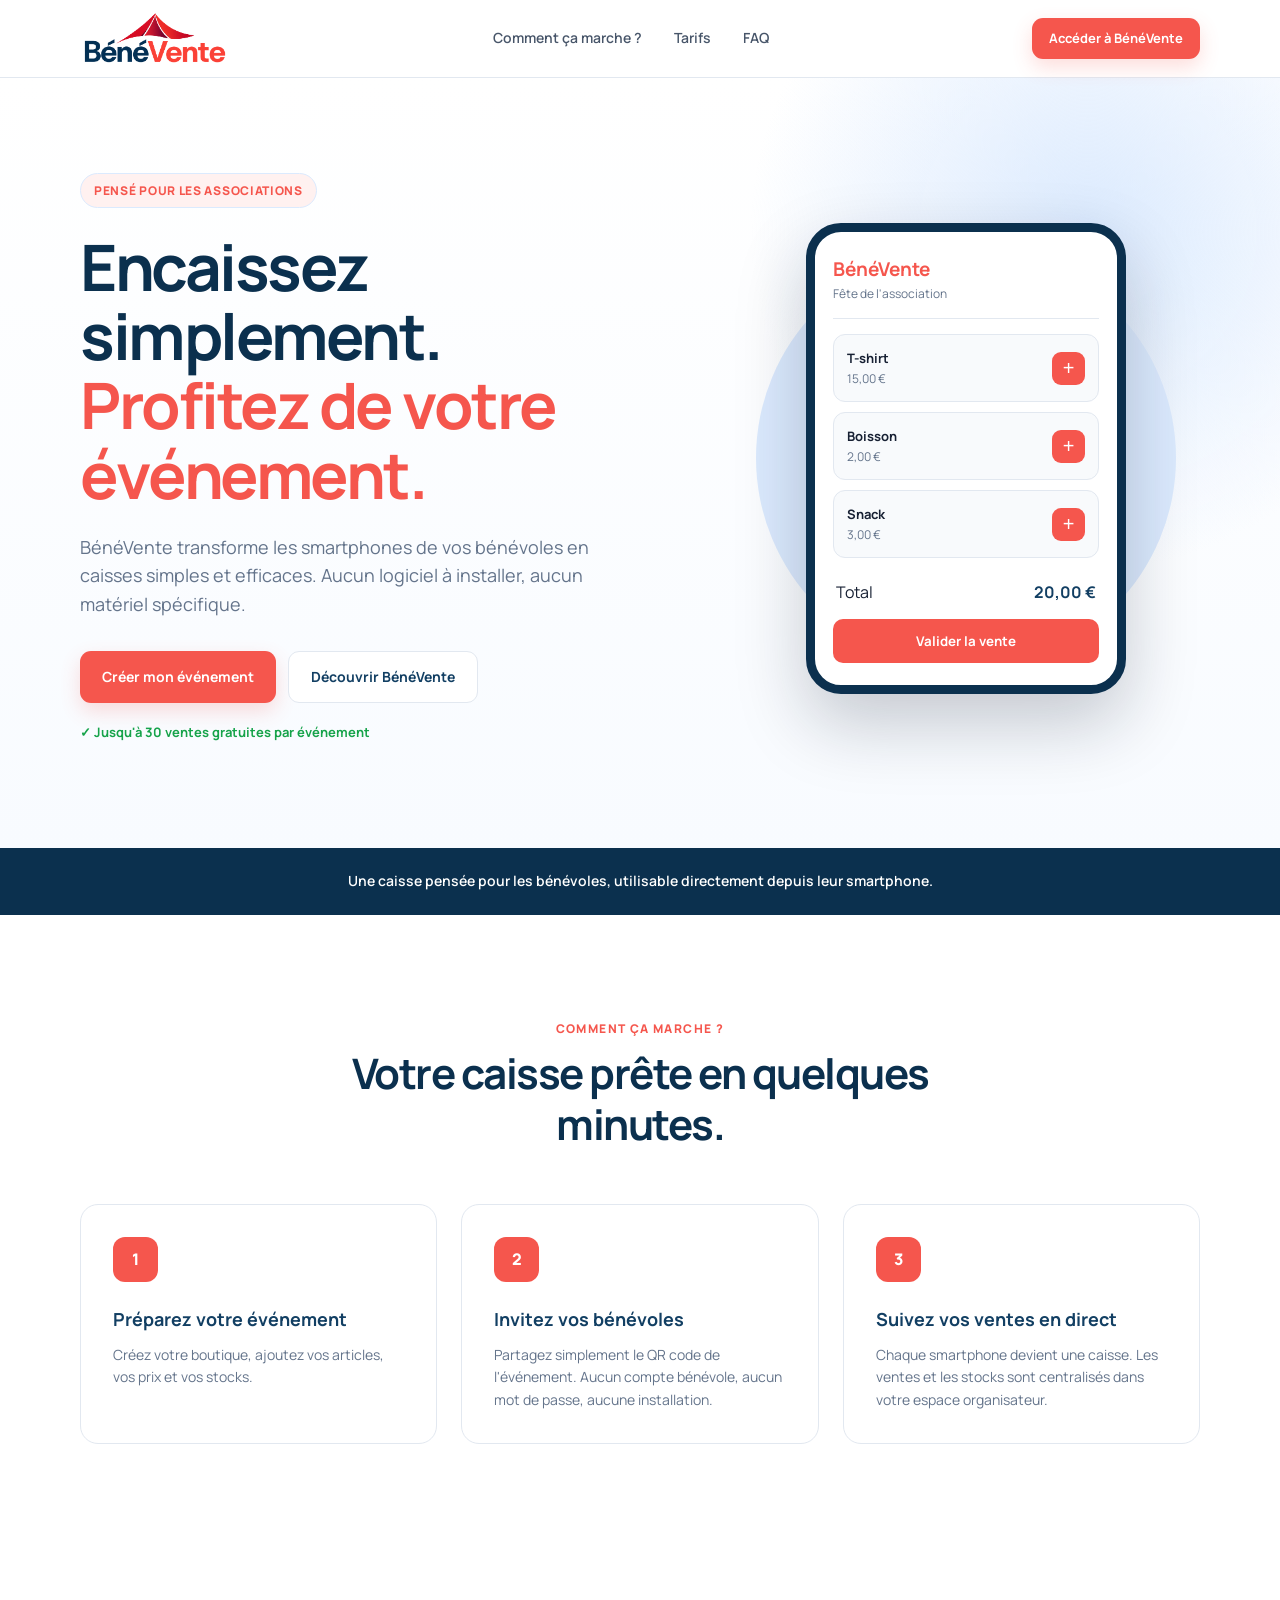
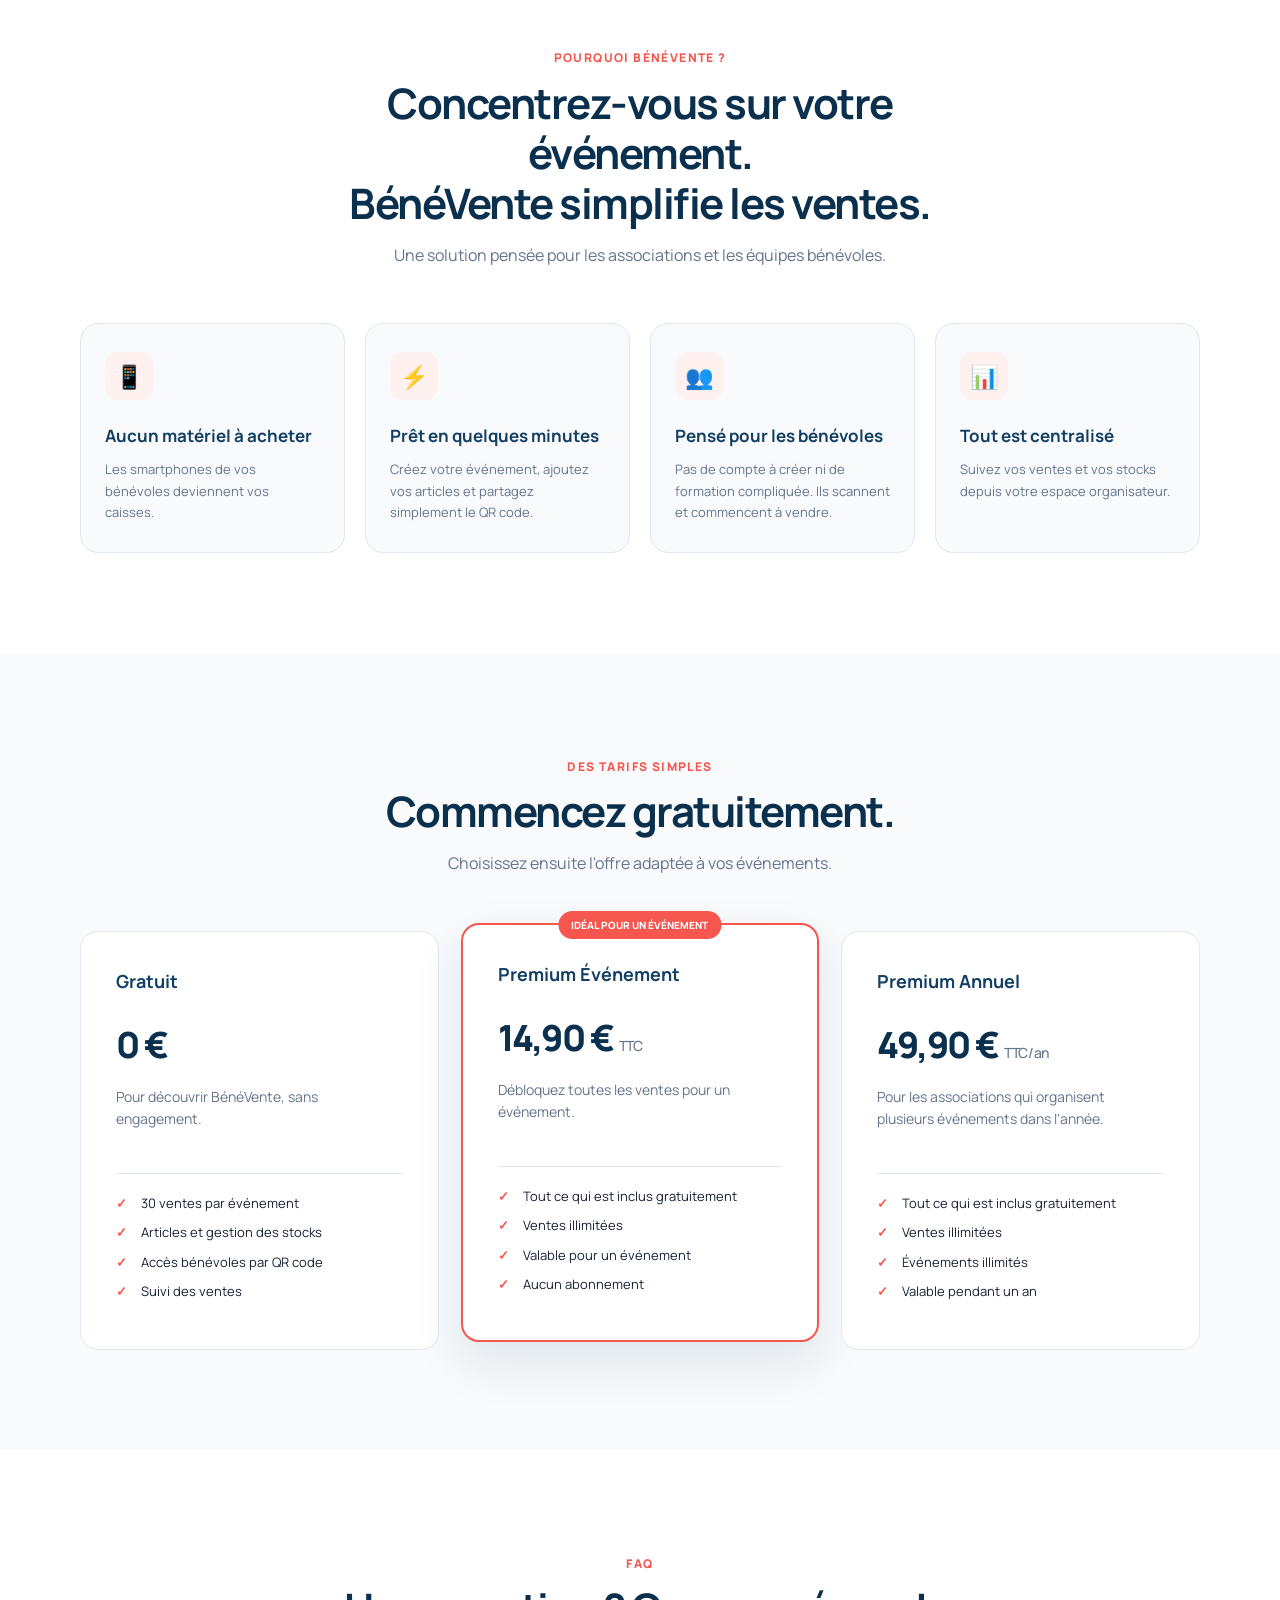
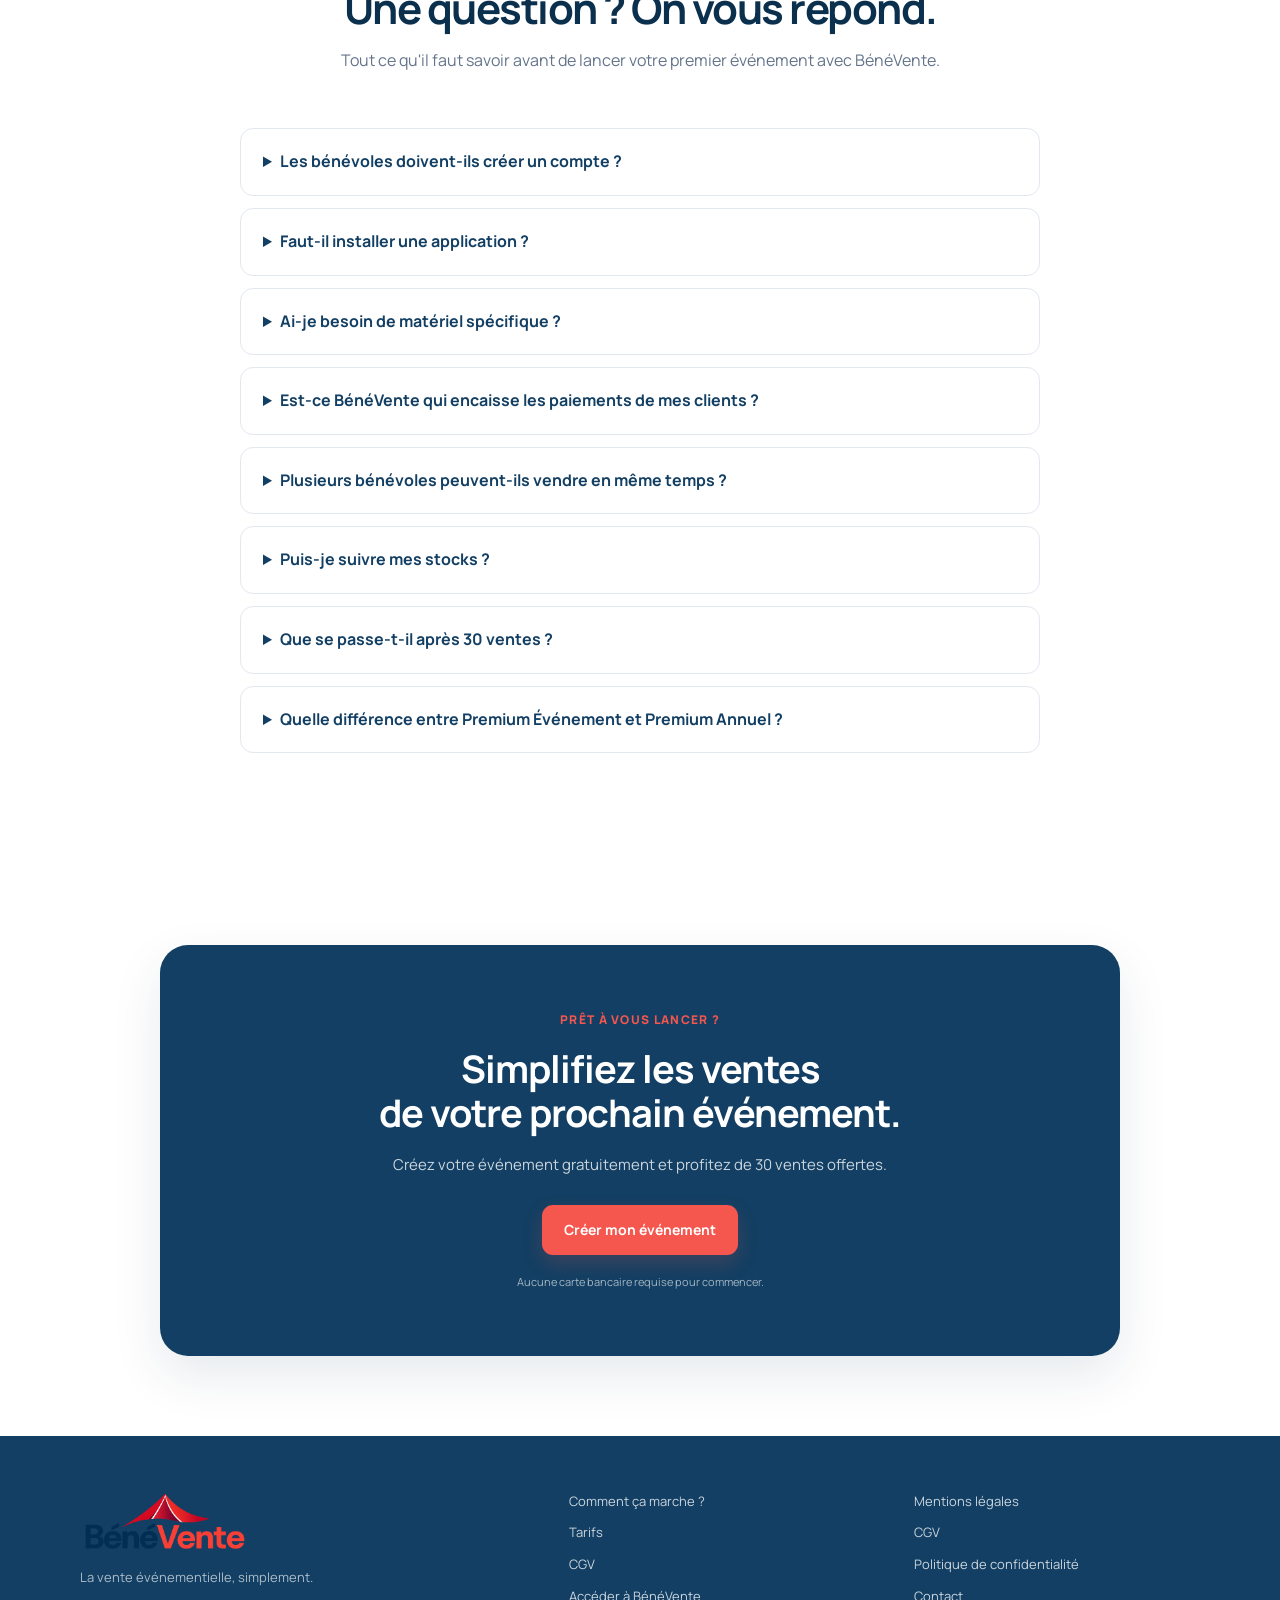
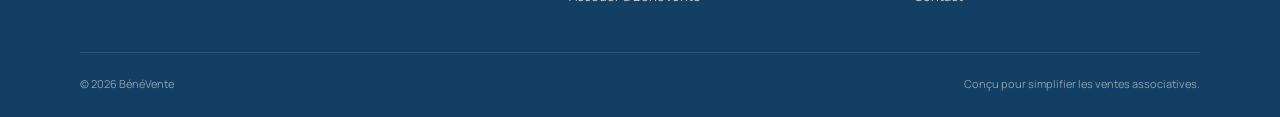
==== index.html @ f270441d "Update index.html" ====
<!DOCTYPE html>
<html lang="fr">
<head>
    <meta charset="UTF-8">
    <meta name="viewport" content="width=device-width, initial-scale=1.0">

    <title>BénéVente — La caisse simple pour vos événements</title>
   <link rel="icon" type="image/png" href="benevente-favicon.png">

    <meta
        name="description"
        content="BénéVente transforme les smartphones de vos bénévoles en caisses simples pour vos événements associatifs."
    >

    <link rel="preconnect" href="https://fonts.googleapis.com">
    <link rel="preconnect" href="https://fonts.gstatic.com" crossorigin>

    <link
        href="https://fonts.googleapis.com/css2?family=Manrope:wght@400;500;600;700;800&display=swap"
        rel="stylesheet"
    >

    <link rel="stylesheet" href="style.css">
</head>

<body>

    <header class="navbar">
        <div class="container nav-content">

            <a href="#" class="logo">
                <img src="benevente-logo-footer.png" alt="BénéVente">
            </a>

            <nav>
                <a href="#fonctionnement">Comment ça marche ?</a>
                <a href="#tarifs">Tarifs</a>
                <a href="#faq">FAQ</a>
            </nav>

            <a href="#" class="button button-small">
                Accéder à BénéVente
            </a>

        </div>
    </header>


    <main>

        <section class="hero">

            <div class="container hero-content">

                <div class="hero-text">

                    <div class="badge">
                        Pensé pour les associations
                    </div>

                    <h1>
                        Encaissez simplement.<br>
                        <span>Profitez de votre événement.</span>
                    </h1>

                    <p class="hero-description">
                        BénéVente transforme les smartphones de vos bénévoles
                        en caisses simples et efficaces.
                        Aucun logiciel à installer, aucun matériel spécifique.
                    </p>

                    <div class="hero-buttons">

                        <a href="#" class="button">
                            Créer mon événement
                        </a>

                        <a href="#fonctionnement" class="button button-secondary">
                            Découvrir BénéVente
                        </a>

                    </div>

                    <p class="free-info">
                        ✓ Jusqu'à 30 ventes gratuites par événement
                    </p>

                </div>


                <div class="hero-demo">

                    <div class="phone">

                        <div class="phone-header">
                            <strong>BénéVente</strong>
                            <span>Fête de l'association</span>
                        </div>

                        <div class="product">
                            <div>
                                <strong>T-shirt</strong>
                                <span>15,00 €</span>
                            </div>
                            <button>+</button>
                        </div>

                        <div class="product">
                            <div>
                                <strong>Boisson</strong>
                                <span>2,00 €</span>
                            </div>
                            <button>+</button>
                        </div>

                        <div class="product">
                            <div>
                                <strong>Snack</strong>
                                <span>3,00 €</span>
                            </div>
                            <button>+</button>
                        </div>

                        <div class="total">
                            <span>Total</span>
                                <strong>20,00 €</strong>
                        </div>

                        <button class="validate">
                            Valider la vente
                        </button>

                    </div>

                </div>

            </div>

        </section>


        <section class="trust">
            <div class="container">
                <p>
                    Une caisse pensée pour les bénévoles,
                    utilisable directement depuis leur smartphone.
                </p>
            </div>
        </section>


        <section id="fonctionnement" class="section">

            <div class="container">

                <div class="section-title">
                    <span>COMMENT ÇA MARCHE ?</span>
                    <h2>Votre caisse prête en quelques minutes.</h2>
                </div>

                <div class="steps">

                    <article class="step">
                        <div class="step-number">1</div>
                        <h3>Préparez votre événement</h3>
                        <p>
                            Créez votre boutique, ajoutez vos articles,
                            vos prix et vos stocks.
                        </p>
                    </article>
                    
                    <article class="step">
                        <div class="step-number">2</div>
                        <h3>Invitez vos bénévoles</h3>
                        <p>
                            Partagez simplement le QR code de l'événement.
                            Aucun compte bénévole, aucun mot de passe,
                            aucune installation.
                        </p>
                    </article>
                    
                    <article class="step">
                        <div class="step-number">3</div>
                        <h3>Suivez vos ventes en direct</h3>
                        <p>
                            Chaque smartphone devient une caisse.
                            Les ventes et les stocks sont centralisés
                            dans votre espace organisateur.
                        </p>
                    </article>

                </div>

            </div>

        </section>

        <section class="section benefits-section">

            <div class="container">
        
                <div class="section-title">
                    <span>POURQUOI BÉNÉVENTE ?</span>
                    <h2>Concentrez-vous sur votre événement.<br>BénéVente simplifie les ventes.</h2>
                    <p>
                        Une solution pensée pour les associations
                        et les équipes bénévoles.
                    </p>
                </div>
        
                <div class="benefits">
        
                    <article class="benefit">
                        <div class="benefit-icon">📱</div>
                        <h3>Aucun matériel à acheter</h3>
                        <p>
                            Les smartphones de vos bénévoles
                            deviennent vos caisses.
                        </p>
                    </article>
        
                    <article class="benefit">
                        <div class="benefit-icon">⚡</div>
                        <h3>Prêt en quelques minutes</h3>
                        <p>
                            Créez votre événement, ajoutez vos articles
                            et partagez simplement le QR code.
                        </p>
                    </article>
        
                    <article class="benefit">
                        <div class="benefit-icon">👥</div>
                        <h3>Pensé pour les bénévoles</h3>
                        <p>
                            Pas de compte à créer ni de formation compliquée.
                            Ils scannent et commencent à vendre.
                        </p>
                    </article>
        
                    <article class="benefit">
                        <div class="benefit-icon">📊</div>
                        <h3>Tout est centralisé</h3>
                        <p>
                            Suivez vos ventes et vos stocks
                            depuis votre espace organisateur.
                        </p>
                    </article>
        
                </div>
        
            </div>
        
        </section>

        <section id="tarifs" class="section pricing-section">

            <div class="container">

                <div class="section-title">
                    <span>DES TARIFS SIMPLES</span>
                    <h2>Commencez gratuitement.</h2>
                    <p>
                        Choisissez ensuite l'offre adaptée à vos événements.
                    </p>
                </div>

                <div class="pricing">
                
                    <article class="price-card">
                        <h3>Gratuit</h3>
                
                        <div class="price">
                            0 €
                        </div>
                
                            <p>
                                Pour découvrir BénéVente,
                                sans engagement.
                            </p>
                
                        <ul class="features">
                            <li>30 ventes par événement</li>
                            <li>Articles et gestion des stocks</li>
                            <li>Accès bénévoles par QR code</li>
                            <li>Suivi des ventes</li>
                        </ul>
                    </article>
                
                
                    <article class="price-card featured">
                
                        <div class="popular">
                            IDÉAL POUR UN ÉVÉNEMENT
                        </div>
                
                        <h3>Premium Événement</h3>
                
                        <div class="price">
                            14,90 € <small>TTC</small>
                        </div>
                
                        <p>
                            Débloquez toutes les ventes
                            pour un événement.
                        </p>
                
                        <ul class="features">
                            <li>Tout ce qui est inclus gratuitement</li>
                            <li>Ventes illimitées</li>
                            <li>Valable pour un événement</li>
                            <li>Aucun abonnement</li>
                        </ul>
                
                    </article>
                
                
                    <article class="price-card">
                
                        <h3>Premium Annuel</h3>
                
                        <div class="price">
                            49,90 € <small>TTC / an</small>
                        </div>
                
                        <p>
                            Pour les associations qui organisent
                            plusieurs événements dans l'année.
                        </p>
                
                        <ul class="features">
                            <li>Tout ce qui est inclus gratuitement</li>
                            <li>Ventes illimitées</li>
                            <li>Événements illimités</li>
                            <li>Valable pendant un an</li>
                        </ul>
                
                    </article>
                
                </div>

            </div>

        </section>


        <section id="faq" class="section">

            <div class="container small-container">
        
                <div class="section-title">
                    <span>FAQ</span>
                    <h2>Une question ? On vous répond.</h2>
                    <p>
                        Tout ce qu'il faut savoir avant de lancer
                        votre premier événement avec BénéVente.
                    </p>
                </div>
        
                <details>
                    <summary>Les bénévoles doivent-ils créer un compte ?</summary>
                    <p>
                        Non. L'organisateur partage simplement le QR code
                        de l'événement. Les bénévoles accèdent directement
                        à la caisse depuis leur smartphone.
                    </p>
                </details>
        
                <details>
                    <summary>Faut-il installer une application ?</summary>
                    <p>
                        Non. BénéVente fonctionne directement depuis
                        le navigateur internet d'un smartphone,
                        d'une tablette ou d'un ordinateur.
                    </p>
                </details>
        
                <details>
                    <summary>Ai-je besoin de matériel spécifique ?</summary>
                    <p>
                        Non. Un smartphone connecté à Internet suffit
                        pour utiliser la caisse BénéVente.
                    </p>
                </details>
        
                <details>
                    <summary>Est-ce BénéVente qui encaisse les paiements de mes clients ?</summary>
                    <p>
                        Non. BénéVente sert à enregistrer et suivre vos ventes.
                        Les paiements restent encaissés directement par votre
                        association avec ses propres moyens de paiement.
                    </p>
                </details>
        
                <details>
                    <summary>Plusieurs bénévoles peuvent-ils vendre en même temps ?</summary>
                    <p>
                        Oui. Plusieurs bénévoles peuvent utiliser simultanément
                        la caisse de votre événement depuis leurs propres
                        smartphones.
                    </p>
                </details>
        
                <details>
                    <summary>Puis-je suivre mes stocks ?</summary>
                    <p>
                        Oui. Les ventes sont centralisées et les stocks
                        de vos articles sont mis à jour au fur et à mesure.
                    </p>
                </details>
        
                <details>
                    <summary>Que se passe-t-il après 30 ventes ?</summary>
                    <p>
                        Les 30 premières ventes de chaque événement sont gratuites.
                        Pour continuer à enregistrer des ventes, vous pouvez
                        débloquer l'événement avec Premium Événement ou utiliser
                        Premium Annuel.
                    </p>
                </details>
        
                <details>
                    <summary>Quelle différence entre Premium Événement et Premium Annuel ?</summary>
                    <p>
                        Premium Événement débloque les ventes illimitées pour
                        un seul événement, sans abonnement. Premium Annuel permet
                        de bénéficier des ventes illimitées sur tous vos événements
                        pendant un an.
                    </p>
                </details>
        
            </div>
        
        </section>

        <section class="final-cta">
            <div class="container">
        
                <div class="final-cta-box">
                    <span>PRÊT À VOUS LANCER ?</span>
        
                    <h2>
                        Simplifiez les ventes<br>
                        de votre prochain événement.
                    </h2>
        
                    <p>
                        Créez votre événement gratuitement
                        et profitez de 30 ventes offertes.
                    </p>
        
                    <a href="https://benevente.streamlit.app/" class="button final-cta-button">
                        Créer mon événement
                    </a>
        
                    <small>
                        Aucune carte bancaire requise pour commencer.
                    </small>
                </div>
        
            </div>
        </section>

    </main>


    <footer class="footer">
        <div class="container">
    
            <div class="footer-main">
    
                <div class="footer-brand">
                    <img src="benevente-logo-footer.png" alt="BénéVente">
    
                    <p>
                        La vente événementielle, simplement.
                    </p>
                </div>
    
                <div class="footer-links">
                    <a href="#fonctionnement">Comment ça marche ?</a>
                    <a href="#tarifs">Tarifs</a>
                    <a href="cgv.html">CGV</a>
                    <a href="https://benevente.streamlit.app/">Accéder à BénéVente</a>
                </div>
    
                <div class="footer-links footer-legal">
                   <a href="mentions-legales.html">Mentions légales</a>
                    <a href="#">CGV</a>
                    <a href="#">Politique de confidentialité</a>
                    <a href="#">Contact</a>
                </div>
    
            </div>
    
            <div class="footer-bottom">
                <span>© 2026 BénéVente</span>
                <span>Conçu pour simplifier les ventes associatives.</span>
            </div>
    
        </div>
    </footer>

</body>
</html>
---- style.css ----
/* =========================================================
   BÉNÉVENTE — SITE VITRINE
   ========================================================= */

:root {
    /* Identité BénéVente */
    --navy: #123f63;
    --navy-dark: #0b304e;
    --coral: #f5564d;
    --coral-dark: #df403f;
    --coral-light: #fff1f0;

    /* Interface */
    --blue: var(--coral);
    --blue-light: var(--coral-light);
    --green: #16a34a;
    --background: #f8fafc;
    --white: #ffffff;
    --text: #172033;
    --text-light: #64748b;
    --border: #e2e8f0;

    --radius: 18px;
    --shadow: 0 20px 50px rgba(11, 48, 78, 0.10);
}

* {
    box-sizing: border-box;
    margin: 0;
    padding: 0;
}

html {
    scroll-behavior: smooth;
}

body {
    font-family: "Manrope", sans-serif;
    color: var(--text);
    background: var(--white);
    line-height: 1.6;
}

a {
    text-decoration: none;
    color: inherit;
}

.container {
    width: min(1120px, calc(100% - 40px));
    margin: 0 auto;
}

.small-container {
    max-width: 800px;
}


/* =========================================================
   NAVIGATION
   ========================================================= */

.navbar {
    height: 78px;
    display: flex;
    align-items: center;
    background: rgba(255, 255, 255, 0.96);
    border-bottom: 1px solid var(--border);
    position: sticky;
    top: 0;
    z-index: 100;
    backdrop-filter: blur(12px);
}

.nav-content {
    display: flex;
    align-items: center;
    justify-content: space-between;
    gap: 30px;
}

.logo {
    display: flex;
    align-items: center;
    height: 58px;
}

.logo img {
    display: block;
    width: 150px;
    height: 58px;
    object-fit: contain;
    object-position: left center;
}
nav {
    display: flex;
    gap: 32px;
}

nav a {
    color: #475569;
    font-size: 14px;
    font-weight: 600;
    transition: 0.2s ease;
}

nav a:hover {
    color: var(--blue);
}


/* =========================================================
   BOUTONS
   ========================================================= */

.button {
    display: inline-flex;
    justify-content: center;
    align-items: center;
    background: var(--blue);
    color: white;
    padding: 14px 22px;
    border-radius: 11px;
    font-weight: 700;
    font-size: 14px;
    transition: 0.2s ease;
    box-shadow: 0 8px 20px rgba(245, 86, 77, 0.20);
}

.button:hover {
    transform: translateY(-2px);
    background: var(--coral-dark);
}

.button-small {
    padding: 10px 17px;
    font-size: 13px;
}

.button-secondary {
    background: white;
    color: var(--navy);
    border: 1px solid var(--border);
    box-shadow: none;
}

.button-secondary:hover {
    background: var(--background);
}


/* =========================================================
   HERO
   ========================================================= */

.hero {
    padding: 95px 0 105px;
    background:
        radial-gradient(circle at 85% 20%, #dbeafe 0, transparent 27%),
        linear-gradient(180deg, #ffffff 0%, #f8fbff 100%);
    overflow: hidden;
}

.hero-content {
    display: grid;
    grid-template-columns: 1.1fr 0.9fr;
    align-items: center;
    gap: 80px;
}

.badge {
    display: inline-block;
    background: var(--blue-light);
    color: var(--blue);
    border: 1px solid #dbeafe;
    border-radius: 100px;
    padding: 7px 13px;
    font-size: 12px;
    font-weight: 800;
    text-transform: uppercase;
    letter-spacing: 0.7px;
    margin-bottom: 24px;
}

.hero h1 {
    font-size: clamp(42px, 5vw, 64px);
    line-height: 1.08;
    letter-spacing: -2.5px;
    color: var(--navy-dark);
    margin-bottom: 24px;
}

.hero h1 span {
    color: var(--blue);
}

.hero-description {
    color: var(--text-light);
    font-size: 18px;
    max-width: 610px;
    margin-bottom: 32px;
}

.hero-buttons {
    display: flex;
    gap: 12px;
    flex-wrap: wrap;
}

.free-info {
    margin-top: 19px;
    color: var(--green);
    font-size: 13px;
    font-weight: 700;
}


/* =========================================================
   FAUSSE INTERFACE MOBILE
   ========================================================= */

.hero-demo {
    display: flex;
    justify-content: center;
    position: relative;
}

.hero-demo::before {
    content: "";
    width: 420px;
    height: 420px;
    border-radius: 50%;
    background: #dbeafe;
    position: absolute;
    z-index: 0;
    top: 50%;
    left: 50%;
    transform: translate(-50%, -50%);
}

.phone {
    width: 320px;
    background: white;
    border: 9px solid var(--navy-dark);
    border-radius: 35px;
    padding: 22px 18px;
    box-shadow: 0 30px 70px rgba(15, 23, 42, 0.22);
    position: relative;
    z-index: 2;
}

.phone-header {
    display: flex;
    flex-direction: column;
    border-bottom: 1px solid var(--border);
    padding-bottom: 15px;
    margin-bottom: 15px;
}

.phone-header strong {
    color: var(--blue);
    font-size: 19px;
}

.phone-header span {
    color: var(--text-light);
    font-size: 12px;
}

.product {
    display: flex;
    align-items: center;
    justify-content: space-between;
    background: var(--background);
    border: 1px solid var(--border);
    padding: 13px;
    border-radius: 12px;
    margin-bottom: 10px;
}

.product div {
    display: flex;
    flex-direction: column;
}

.product strong {
    font-size: 13px;
}

.product span {
    color: var(--text-light);
    font-size: 12px;
}

.product button {
    border: none;
    width: 33px;
    height: 33px;
    border-radius: 9px;
    background: var(--blue);
    color: white;
    font-size: 20px;
    cursor: pointer;
}

.total {
    display: flex;
    justify-content: space-between;
    margin: 22px 3px 13px;
    font-size: 16px;
}

.total strong {
    color: var(--navy);
}

.validate {
    width: 100%;
    border: none;
    background: var(--blue);
    color: white;
    padding: 13px;
    border-radius: 10px;
    font-family: inherit;
    font-weight: 700;
}


/* =========================================================
   BANDEAU
   ========================================================= */

.trust {
    background: var(--navy-dark);
    color: white;
    padding: 22px 0;
    text-align: center;
    font-size: 14px;
    font-weight: 600;
}


/* =========================================================
   SECTIONS
   ========================================================= */

.section {
    padding: 100px 0;
}

.section-title {
    text-align: center;
    max-width: 700px;
    margin: 0 auto 55px;
}

.section-title > span {
    color: var(--blue);
    font-size: 12px;
    font-weight: 800;
    letter-spacing: 1.4px;
}

.section-title h2 {
    color: var(--navy-dark);
    font-size: clamp(30px, 4vw, 42px);
    line-height: 1.2;
    letter-spacing: -1.5px;
    margin-top: 8px;
}

.section-title p {
    color: var(--text-light);
    margin-top: 14px;
}


/* =========================================================
   ÉTAPES
   ========================================================= */

.steps {
    display: grid;
    grid-template-columns: repeat(3, 1fr);
    gap: 24px;
}

.step {
    padding: 32px;
    border: 1px solid var(--border);
    border-radius: var(--radius);
    background: white;
}

.step-number {
    width: 45px;
    height: 45px;
    display: flex;
    align-items: center;
    justify-content: center;
    background: var(--blue);
    color: white;
    border-radius: 12px;
    font-weight: 800;
    margin-bottom: 23px;
}

.step h3 {
    color: var(--navy);
    margin-bottom: 10px;
    font-size: 18px;
}

.step p {
    color: var(--text-light);
    font-size: 14px;
}

/* =========================================================
   POURQUOI BÉNÉVENTE
   ========================================================= */

.benefits-section {
    background: white;
}

.benefits {
    display: grid;
    grid-template-columns: repeat(4, 1fr);
    gap: 20px;
}

.benefit {
    background: var(--background);
    border: 1px solid var(--border);
    border-radius: var(--radius);
    padding: 28px 24px;
    transition: transform 0.2s ease, box-shadow 0.2s ease;
}

.benefit:hover {
    transform: translateY(-4px);
    box-shadow: var(--shadow);
}

.benefit-icon {
    width: 48px;
    height: 48px;
    display: flex;
    align-items: center;
    justify-content: center;
    background: var(--coral-light);
    border-radius: 13px;
    font-size: 23px;
    margin-bottom: 22px;
}

.benefit h3 {
    color: var(--navy);
    font-size: 17px;
    margin-bottom: 10px;
}

.benefit p {
    color: var(--text-light);
    font-size: 13px;
    line-height: 1.65;
}


/* =========================================================
   TARIFS
   ========================================================= */

.pricing-section {
    background: var(--background);
}

.pricing {
    display: grid;
    grid-template-columns: repeat(3, 1fr);
    gap: 22px;
    align-items: stretch;
}

.price-card {
    background: white;
    border: 1px solid var(--border);
    border-radius: var(--radius);
    padding: 35px;
    position: relative;
}

.price-card h3 {
    font-size: 18px;
    color: var(--navy);
}

.price {
    font-size: 36px;
    font-weight: 800;
    color: var(--navy-dark);
    margin: 20px 0 12px;
    letter-spacing: -1.5px;
}

.price small {
    font-size: 14px;
    color: var(--text-light);
    font-weight: 500;
}

.price-card p {
    color: var(--text-light);
    font-size: 14px;
    min-height: 65px;
}



.price-card.featured {
    border: 2px solid var(--blue);
    box-shadow: var(--shadow);
    transform: translateY(-8px);
}

.popular {
    position: absolute;
    top: -14px;
    left: 50%;
    transform: translateX(-50%);
    background: var(--blue);
    color: white;
    padding: 6px 13px;
    border-radius: 100px;
    font-size: 10px;
    font-weight: 800;
    white-space: nowrap;
}

/* =========================================================
   LISTES DES TARIFS
   ========================================================= */

.features {
    list-style: none;
    padding: 0;
    margin: 22px 0 0;
    border-top: 1px solid var(--border);
    padding-top: 20px;
}

.features li {
    position: relative;
    padding-left: 25px;
    margin-bottom: 10px;
    color: var(--text);
    font-size: 13px;
    line-height: 1.5;
}

.features li::before {
    content: "✓";
    position: absolute;
    left: 0;
    top: 0;
    color: var(--coral);
    font-weight: 800;
}

/* =========================================================
   FAQ
   ========================================================= */

details {
    background: white;
    border: 1px solid var(--border);
    border-radius: 13px;
    margin-bottom: 12px;
    padding: 20px 22px;
}

summary {
    cursor: pointer;
    font-weight: 700;
    color: var(--navy);
}

details p {
    color: var(--text-light);
    font-size: 14px;
    padding-top: 14px;
}

/* =========================================================
   CTA FINAL
   ========================================================= */

.final-cta {
    background: white;
    padding: 80px 0;
}

.final-cta-box {
    max-width: 960px;
    margin: 0 auto;
    padding: 65px 40px;
    text-align: center;
    background: var(--navy);
    border-radius: 28px;
    box-shadow: var(--shadow);
}

.final-cta-box > span {
    display: block;
    margin-bottom: 18px;
    color: var(--coral);
    font-size: 12px;
    font-weight: 800;
    letter-spacing: 1.3px;
}

.final-cta-box h2 {
    margin: 0 auto 18px;
    color: white;
    font-size: 38px;
    line-height: 1.15;
    letter-spacing: -1px;
}

.final-cta-box p {
    margin: 0 auto 28px;
    color: rgba(255, 255, 255, 0.78);
    font-size: 15px;
}

.final-cta-button {
    display: inline-flex;
    margin-bottom: 18px;
}

.final-cta-box small {
    display: block;
    color: rgba(255, 255, 255, 0.62);
    font-size: 11px;
}

/* =========================================================
   FOOTER
   ========================================================= */

.footer {
    background: var(--navy);
    color: white;
    padding: 55px 0 25px;
}

.footer-main {
    display: grid;
    grid-template-columns: 1.5fr 1fr 1fr;
    gap: 60px;
    align-items: start;
}

.footer-brand img {
    display: block;
    width: 170px;
    height: auto;
    margin-bottom: 14px;
}

.footer-brand p {
    margin: 0;
    color: rgba(255, 255, 255, 0.65);
    font-size: 13px;
}

.footer-links {
    display: flex;
    flex-direction: column;
    gap: 11px;
}

.footer-links a {
    color: rgba(255, 255, 255, 0.78);
    text-decoration: none;
    font-size: 13px;
    transition: color 0.2s ease;
}

.footer-links a:hover {
    color: var(--coral);
}

.footer-bottom {
    display: flex;
    justify-content: space-between;
    gap: 20px;
    margin-top: 45px;
    padding-top: 22px;
    border-top: 1px solid rgba(255, 255, 255, 0.12);
    color: rgba(255, 255, 255, 0.5);
    font-size: 11px;
}

/* =========================================================
   RESPONSIVE
   ========================================================= */

@media (max-width: 850px) {

    nav {
        display: none;
    }

    .hero {
        padding: 65px 0 80px;
    }

    .hero-content {
        grid-template-columns: 1fr;
        gap: 65px;
        text-align: center;
    }

    .hero-description {
        margin-left: auto;
        margin-right: auto;
    }

    .hero-buttons {
        justify-content: center;
    }

    .steps,
   .pricing,
   .benefits {
       grid-template-columns: 1fr;
   }

    .price-card.featured {
        transform: none;
    }

   .final-cta {
    padding: 55px 0;
   }
   
   .final-cta-box {
       padding: 45px 22px;
       border-radius: 20px;
   }
   
   .final-cta-box h2 {
       font-size: 30px;
   }
}


@media (max-width: 550px) {

    .container {
        width: min(100% - 28px, 1120px);
    }

    .navbar {
        height: 68px;
    }

    .navbar .button-small {
        font-size: 11px;
        padding: 9px 11px;
    }

    .hero h1 {
        font-size: 39px;
        letter-spacing: -1.7px;
    }

    .hero-description {
        font-size: 16px;
    }

    .hero-buttons {
        flex-direction: column;
    }

    .hero-buttons .button {
        width: 100%;
    }

    .phone {
        width: min(310px, 90vw);
    }

    .hero-demo::before {
        width: 330px;
        height: 330px;
    }

    .section {
        padding: 75px 0;
    }

    .step,
    .price-card {
        padding: 27px;
    }

    .footer-content {
        flex-direction: column;
        text-align: center;
    }
}
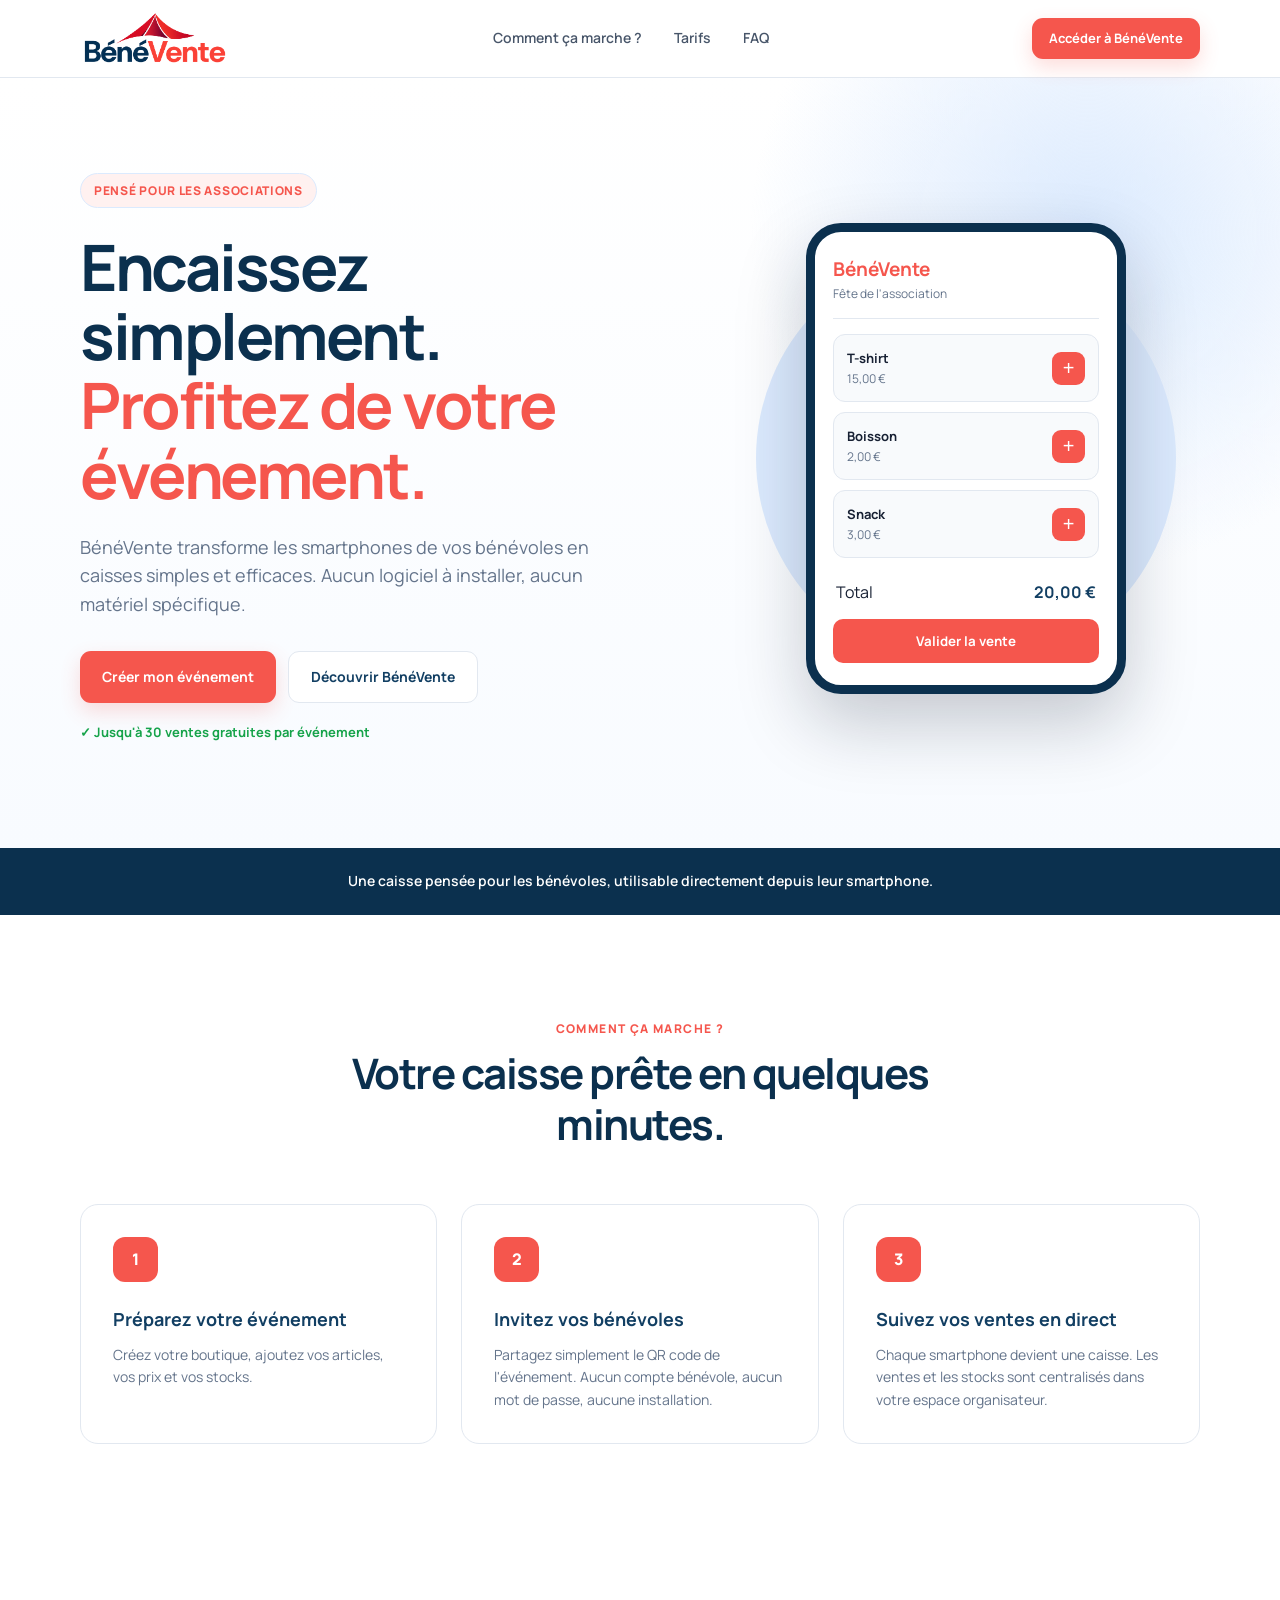
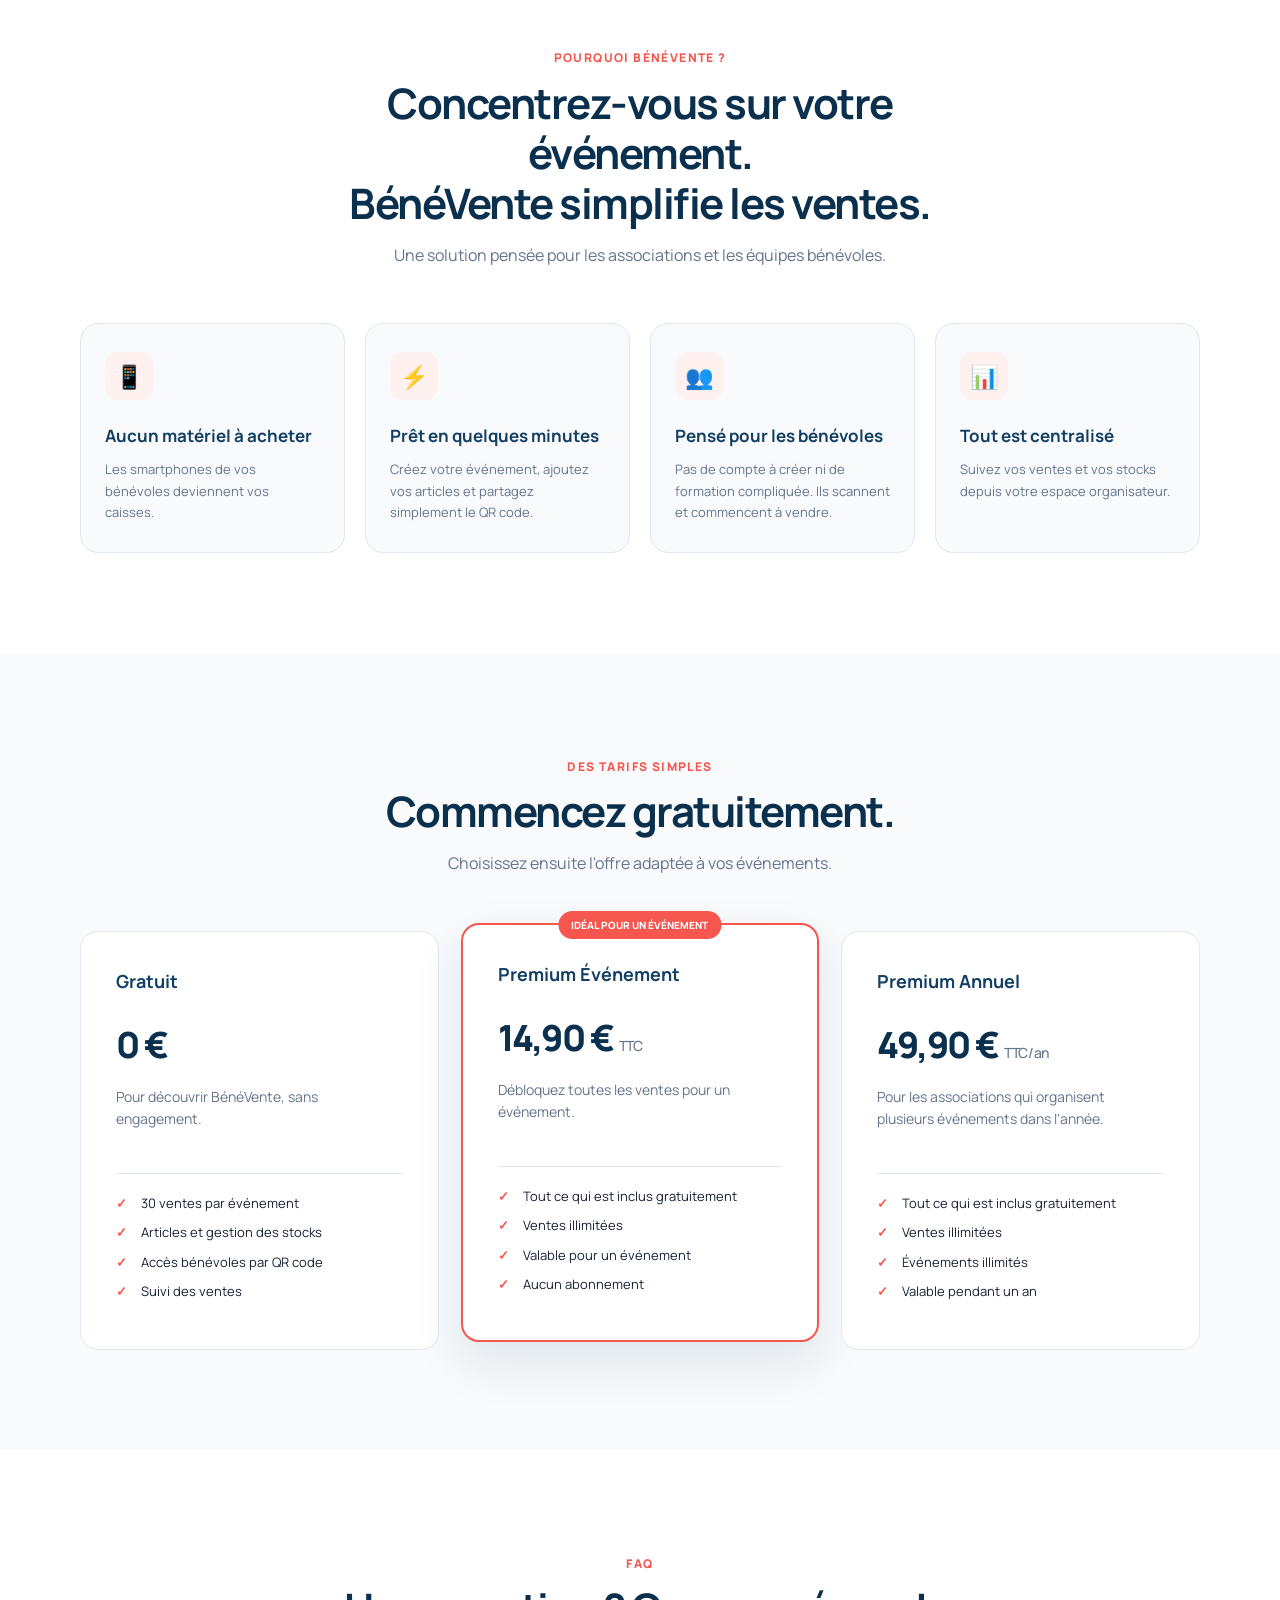
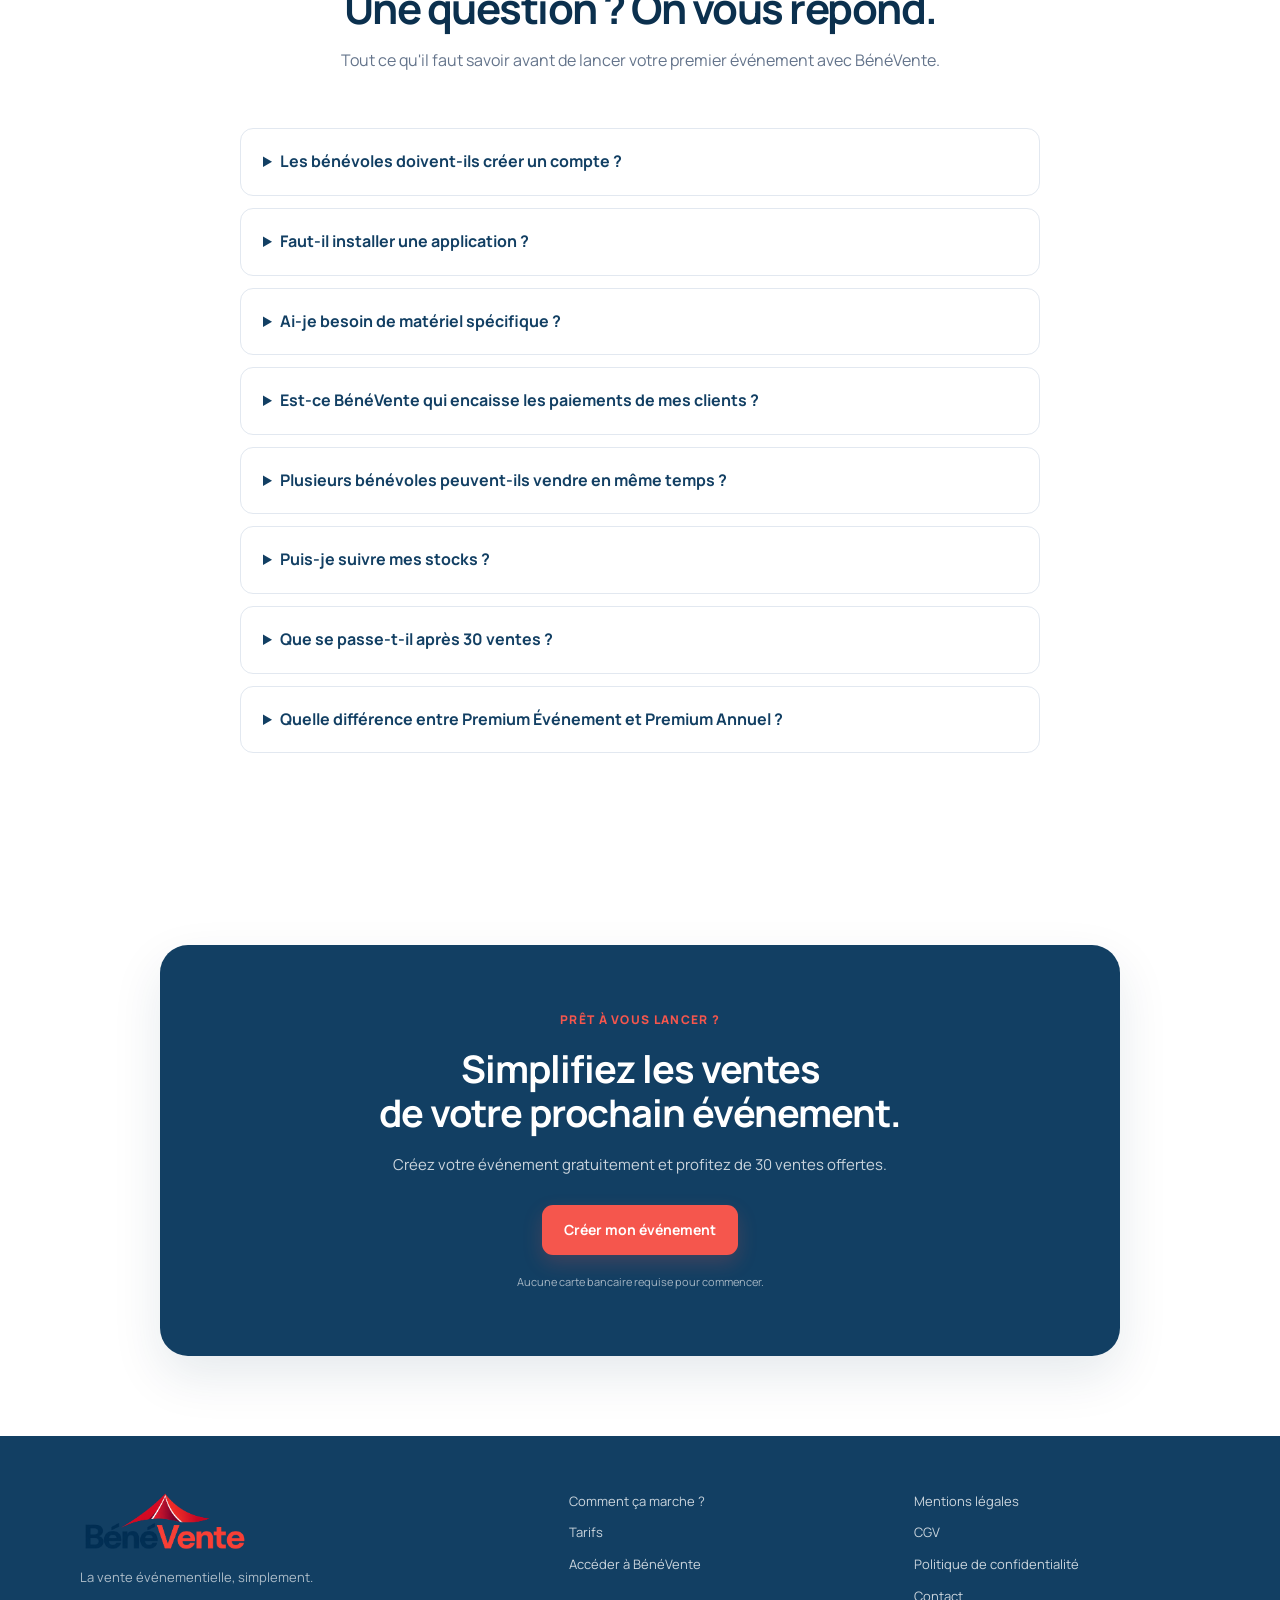
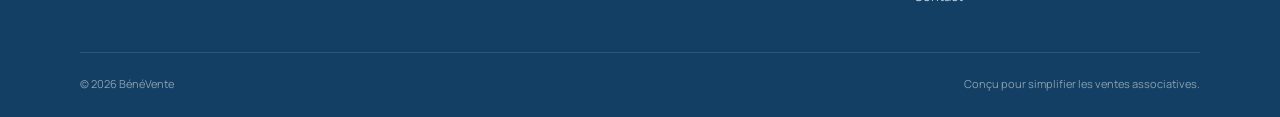
==== commit 6a55edc4: "Update index.html" ====
--- a/index.html
+++ b/index.html
@@ -479,13 +479,12 @@
                 <div class="footer-links">
                     <a href="#fonctionnement">Comment ça marche ?</a>
                     <a href="#tarifs">Tarifs</a>
-                    <a href="cgv.html">CGV</a>
                     <a href="https://benevente.streamlit.app/">Accéder à BénéVente</a>
                 </div>
     
                 <div class="footer-links footer-legal">
                    <a href="mentions-legales.html">Mentions légales</a>
-                    <a href="#">CGV</a>
+                    <a href="cgv.html">CGV</a>
                     <a href="#">Politique de confidentialité</a>
                     <a href="#">Contact</a>
                 </div>
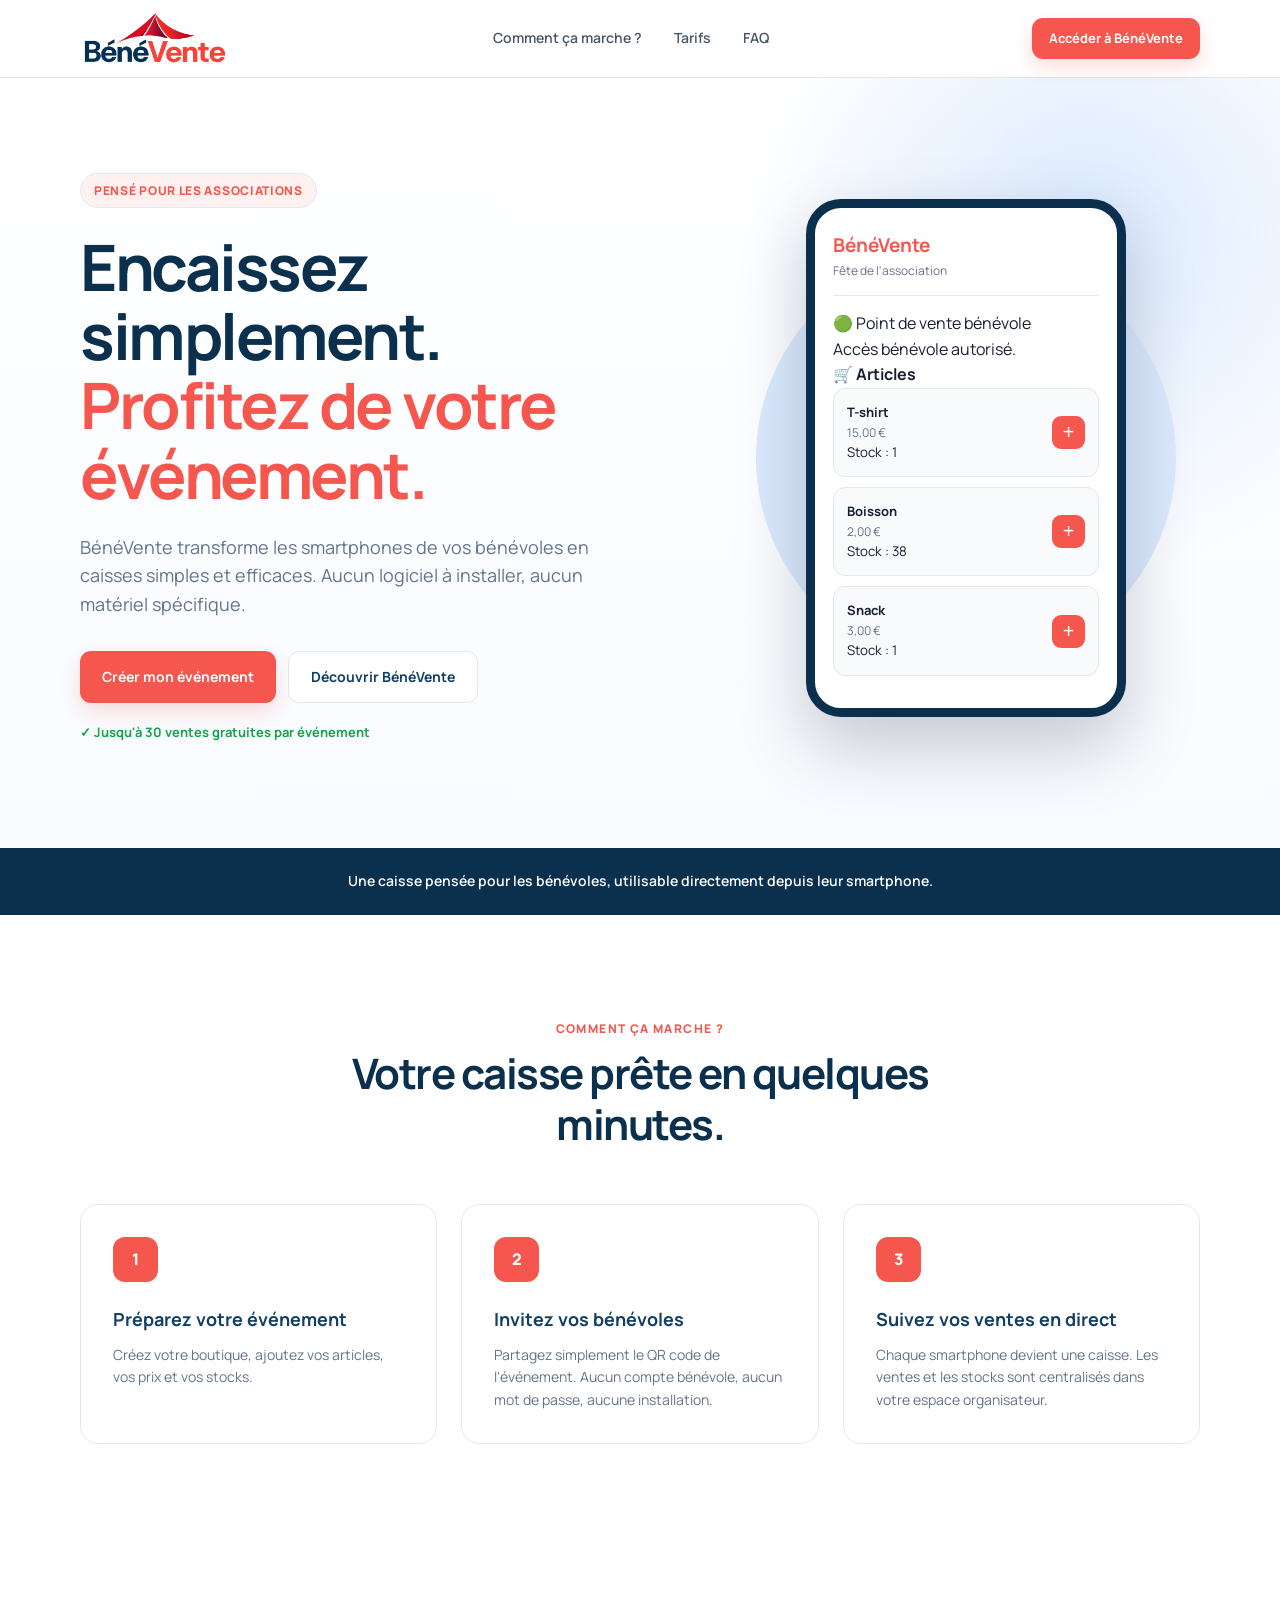
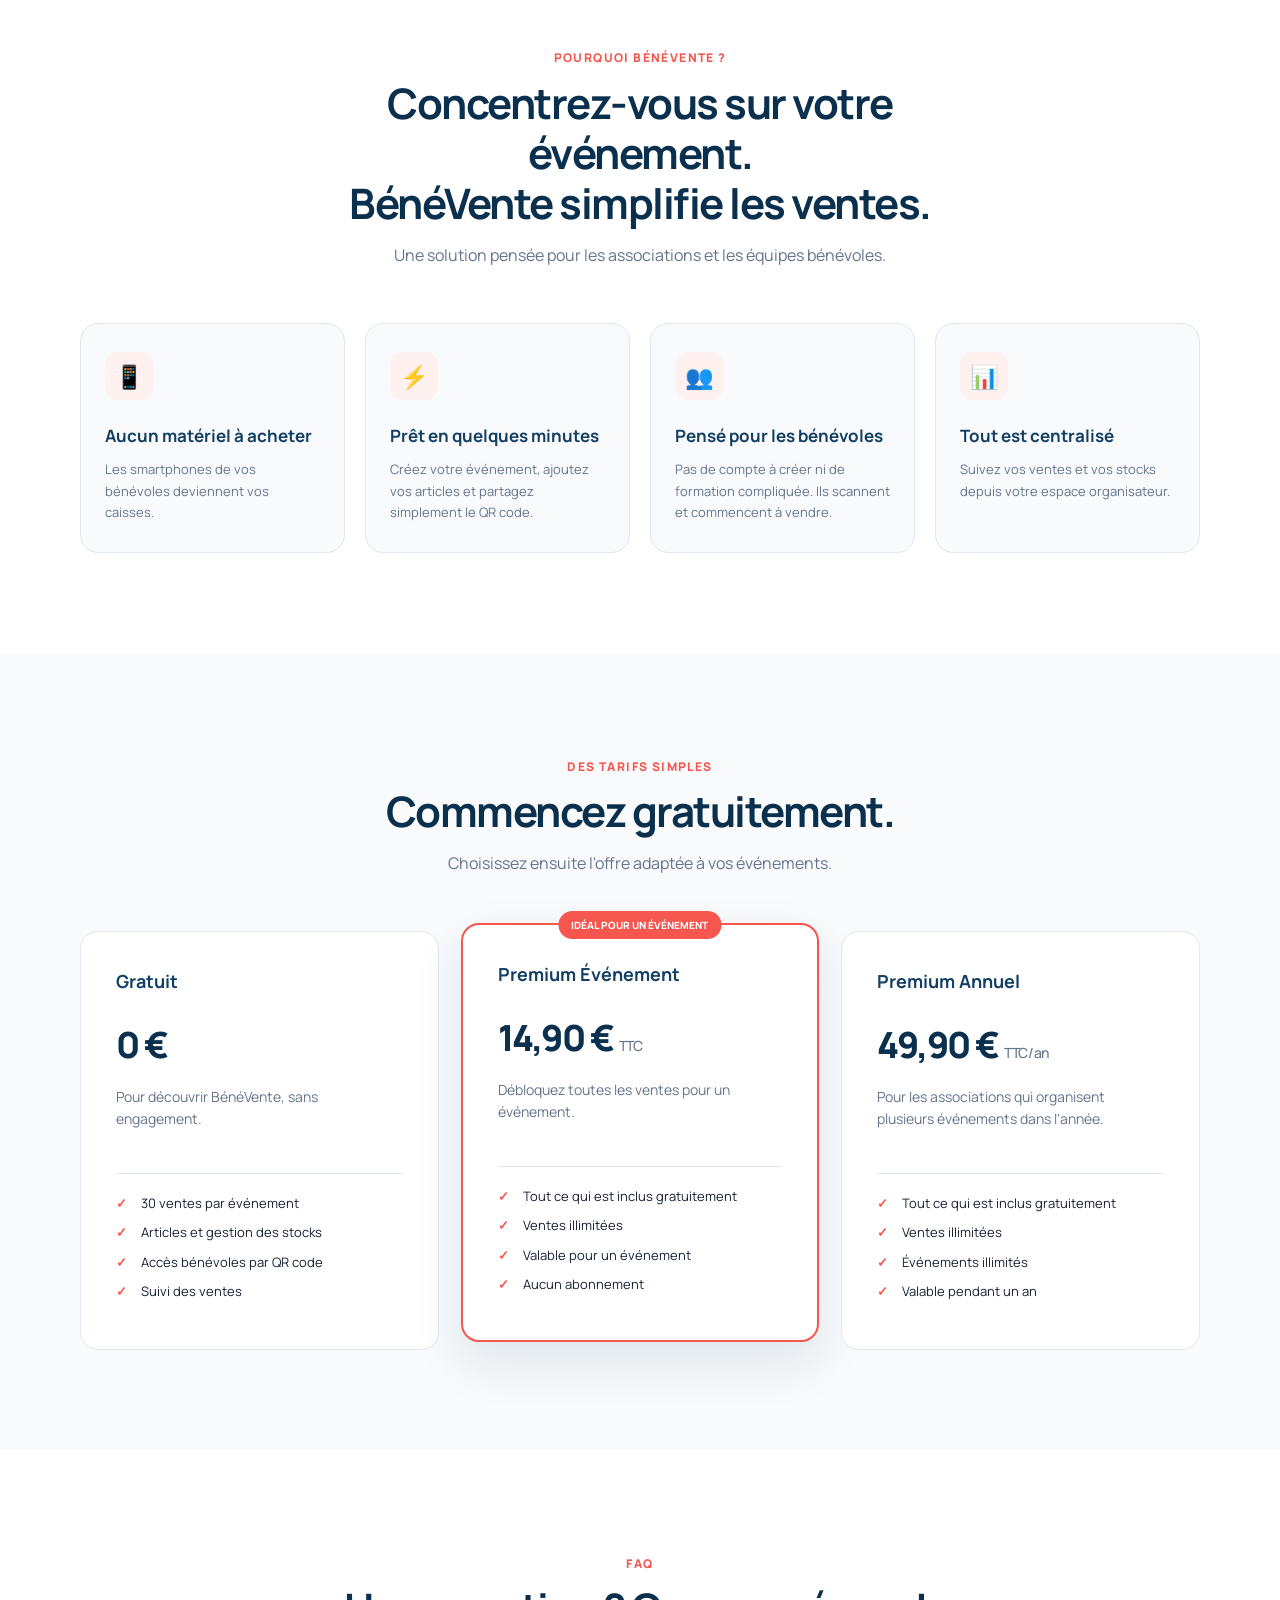
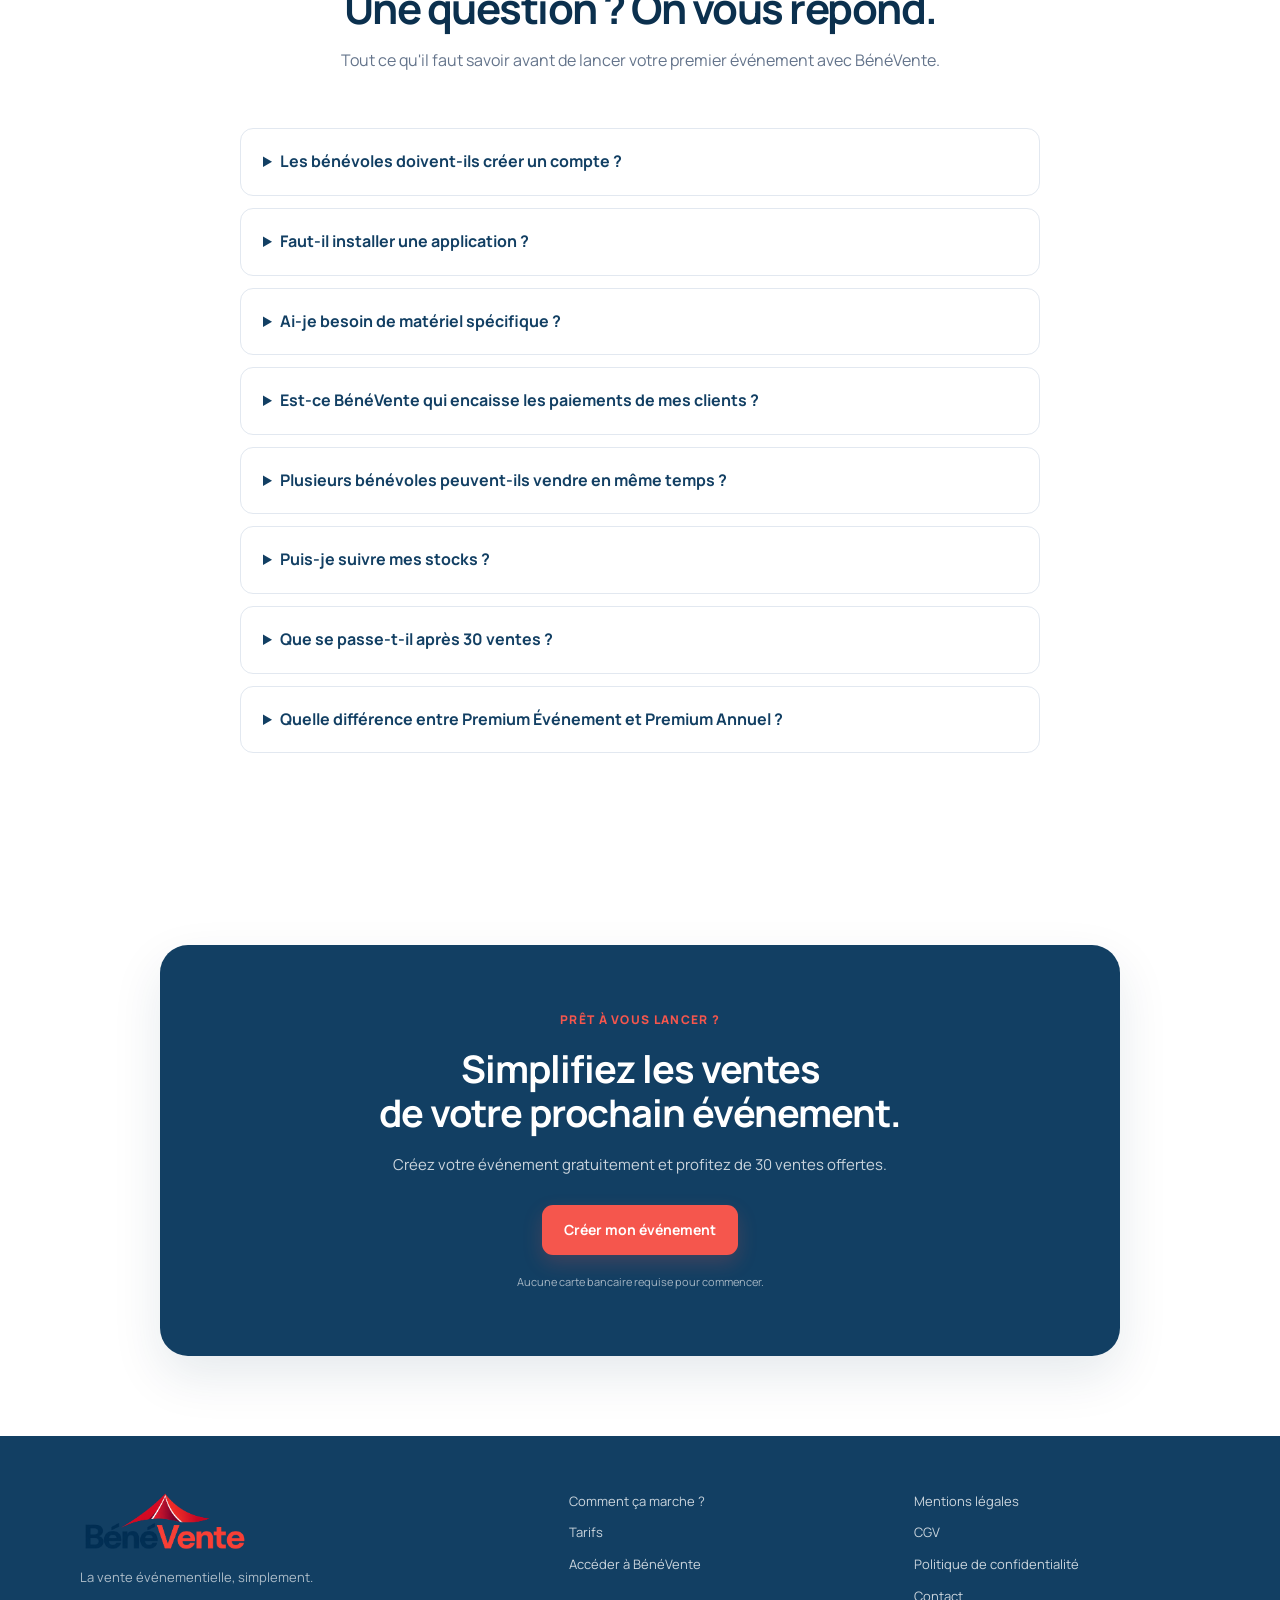
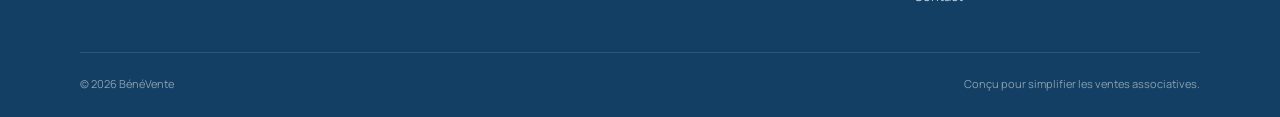
==== commit 467d45ff: "Update index.html" ====
--- a/index.html
+++ b/index.html
@@ -38,7 +38,7 @@
                 <a href="#faq">FAQ</a>
             </nav>
 
-            <a href="#" class="button button-small">
+            <a href="https://benevente.streamlit.app/" class="button button-small">
                 Accéder à BénéVente
             </a>
 
@@ -71,7 +71,7 @@
 
                     <div class="hero-buttons">
 
-                        <a href="#" class="button">
+                        <a href="https://benevente.streamlit.app/" class="button">
                             Créer mon événement
                         </a>
 
@@ -97,38 +97,44 @@
                             <span>Fête de l'association</span>
                         </div>
 
+                        <div class="demo-status">
+                            <span>🟢 Point de vente bénévole</span>
+                        </div>
+                        
+                        <div class="demo-access">
+                            Accès bénévole autorisé.
+                        </div>
+                        
+                        <div class="demo-section-title">
+                            🛒 <strong>Articles</strong>
+                        </div>
+                        
                         <div class="product">
                             <div>
                                 <strong>T-shirt</strong>
                                 <span>15,00 €</span>
+                                <small>Stock : 1</small>
                             </div>
                             <button>+</button>
                         </div>
-
+                        
                         <div class="product">
                             <div>
                                 <strong>Boisson</strong>
                                 <span>2,00 €</span>
+                                <small>Stock : 38</small>
                             </div>
                             <button>+</button>
                         </div>
-
+                        
                         <div class="product">
                             <div>
                                 <strong>Snack</strong>
                                 <span>3,00 €</span>
+                                <small>Stock : 1</small>
                             </div>
                             <button>+</button>
                         </div>
-
-                        <div class="total">
-                            <span>Total</span>
-                                <strong>20,00 €</strong>
-                        </div>
-
-                        <button class="validate">
-                            Valider la vente
-                        </button>
 
                     </div>
 
@@ -485,8 +491,8 @@
                 <div class="footer-links footer-legal">
                    <a href="mentions-legales.html">Mentions légales</a>
                     <a href="cgv.html">CGV</a>
-                    <a href="#">Politique de confidentialité</a>
-                    <a href="#">Contact</a>
+                    <a href="politique-confidentialite.html">Politique de confidentialité</a>
+                    <a href="contact.html">Contact</a>
                 </div>
     
             </div>
--- a/style.css
+++ b/style.css
@@ -812,3 +812,24 @@
         text-align: center;
     }
 }
+
+/* FOOTER MOBILE */
+@media (max-width: 550px) {
+    .footer-main {
+        grid-template-columns: 1fr;
+        gap: 32px;
+        text-align: center;
+    }
+
+    .footer-brand img {
+        margin-left: auto;
+        margin-right: auto;
+    }
+
+    .footer-bottom {
+        flex-direction: column;
+        align-items: center;
+        text-align: center;
+        gap: 8px;
+    }
+}
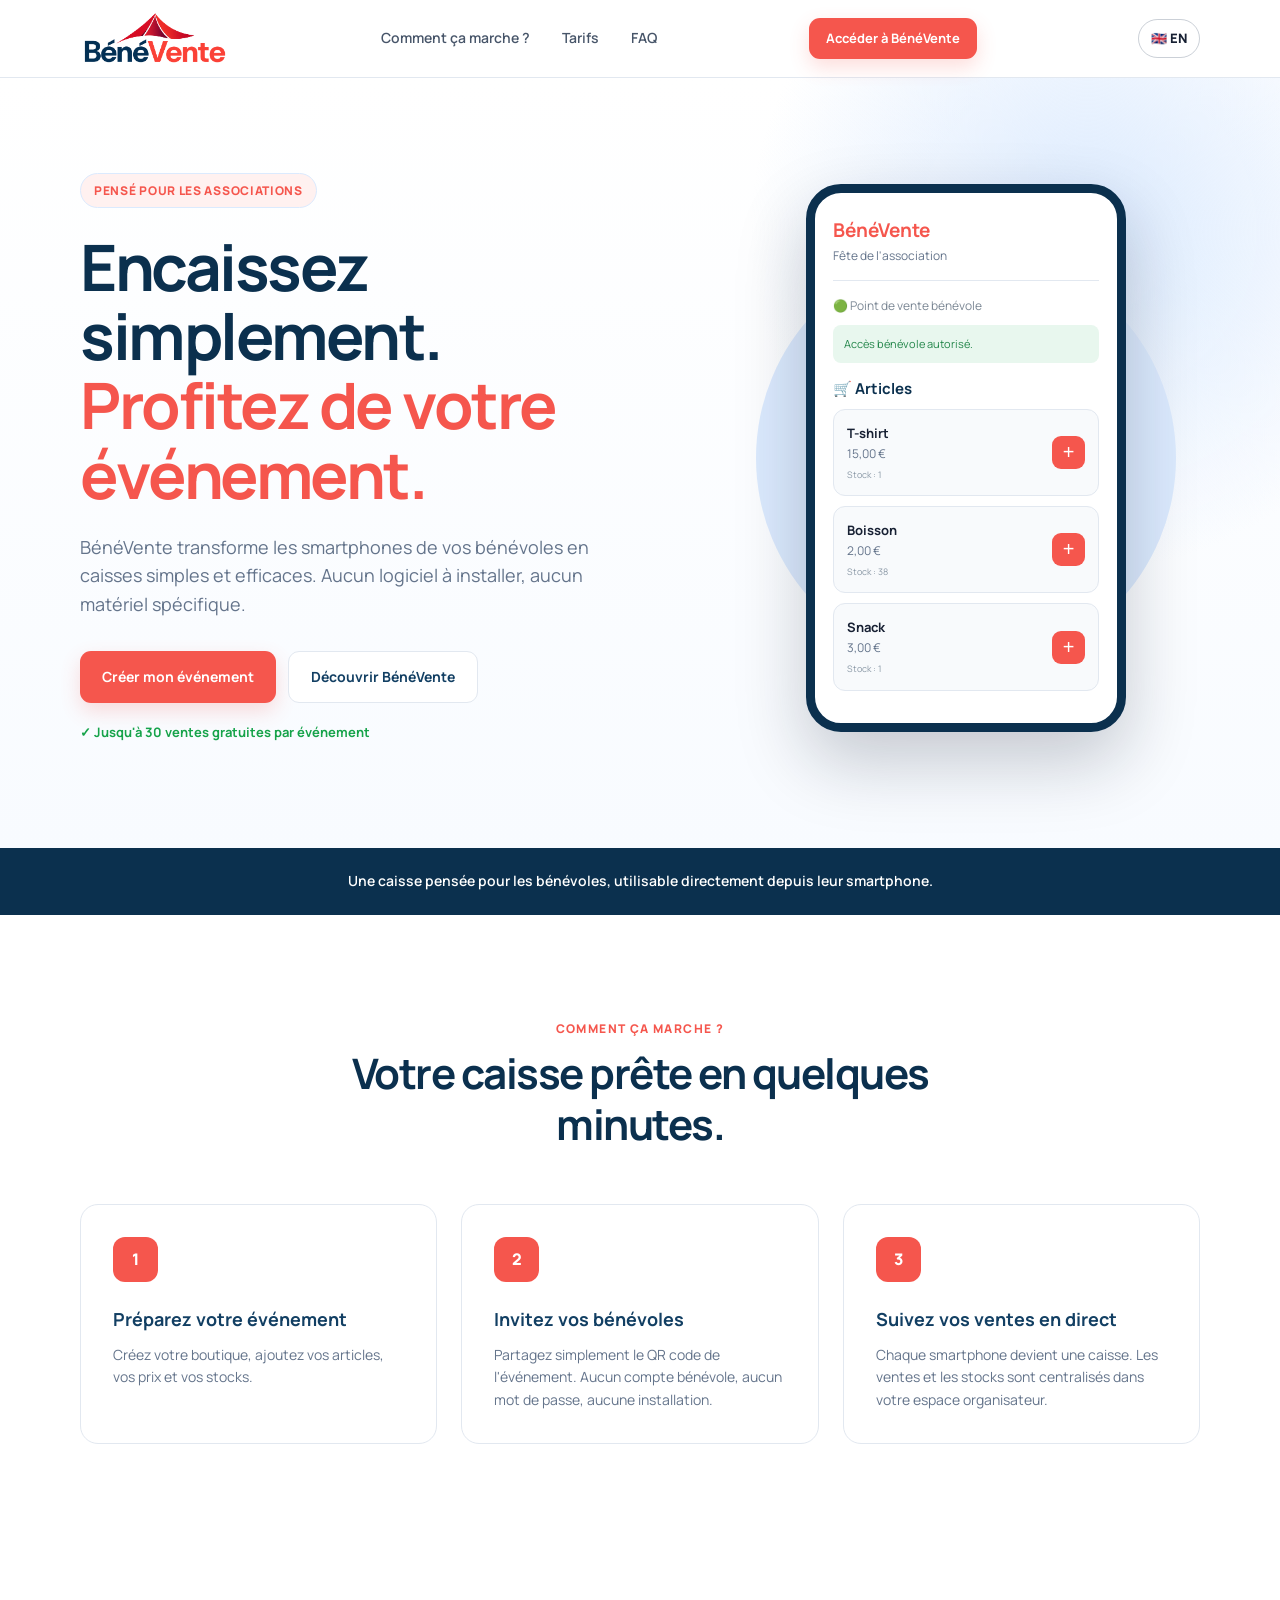
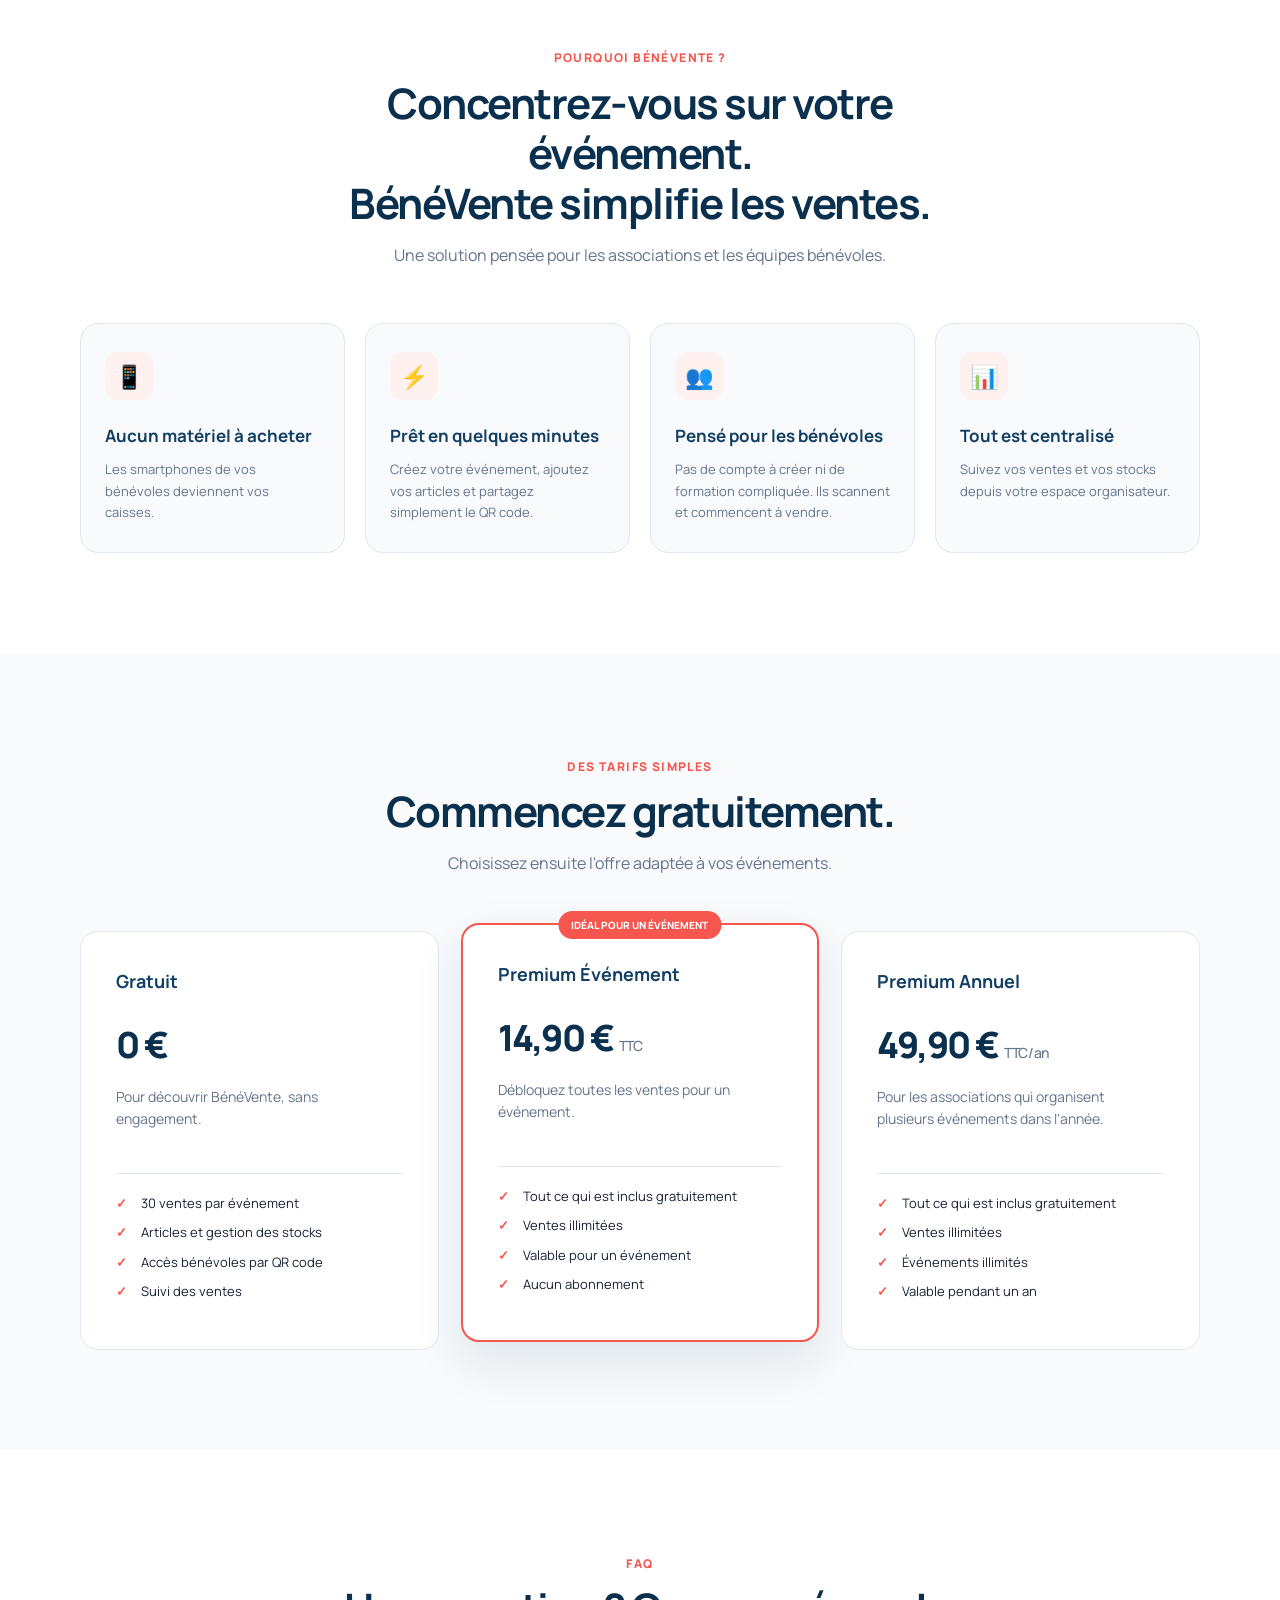
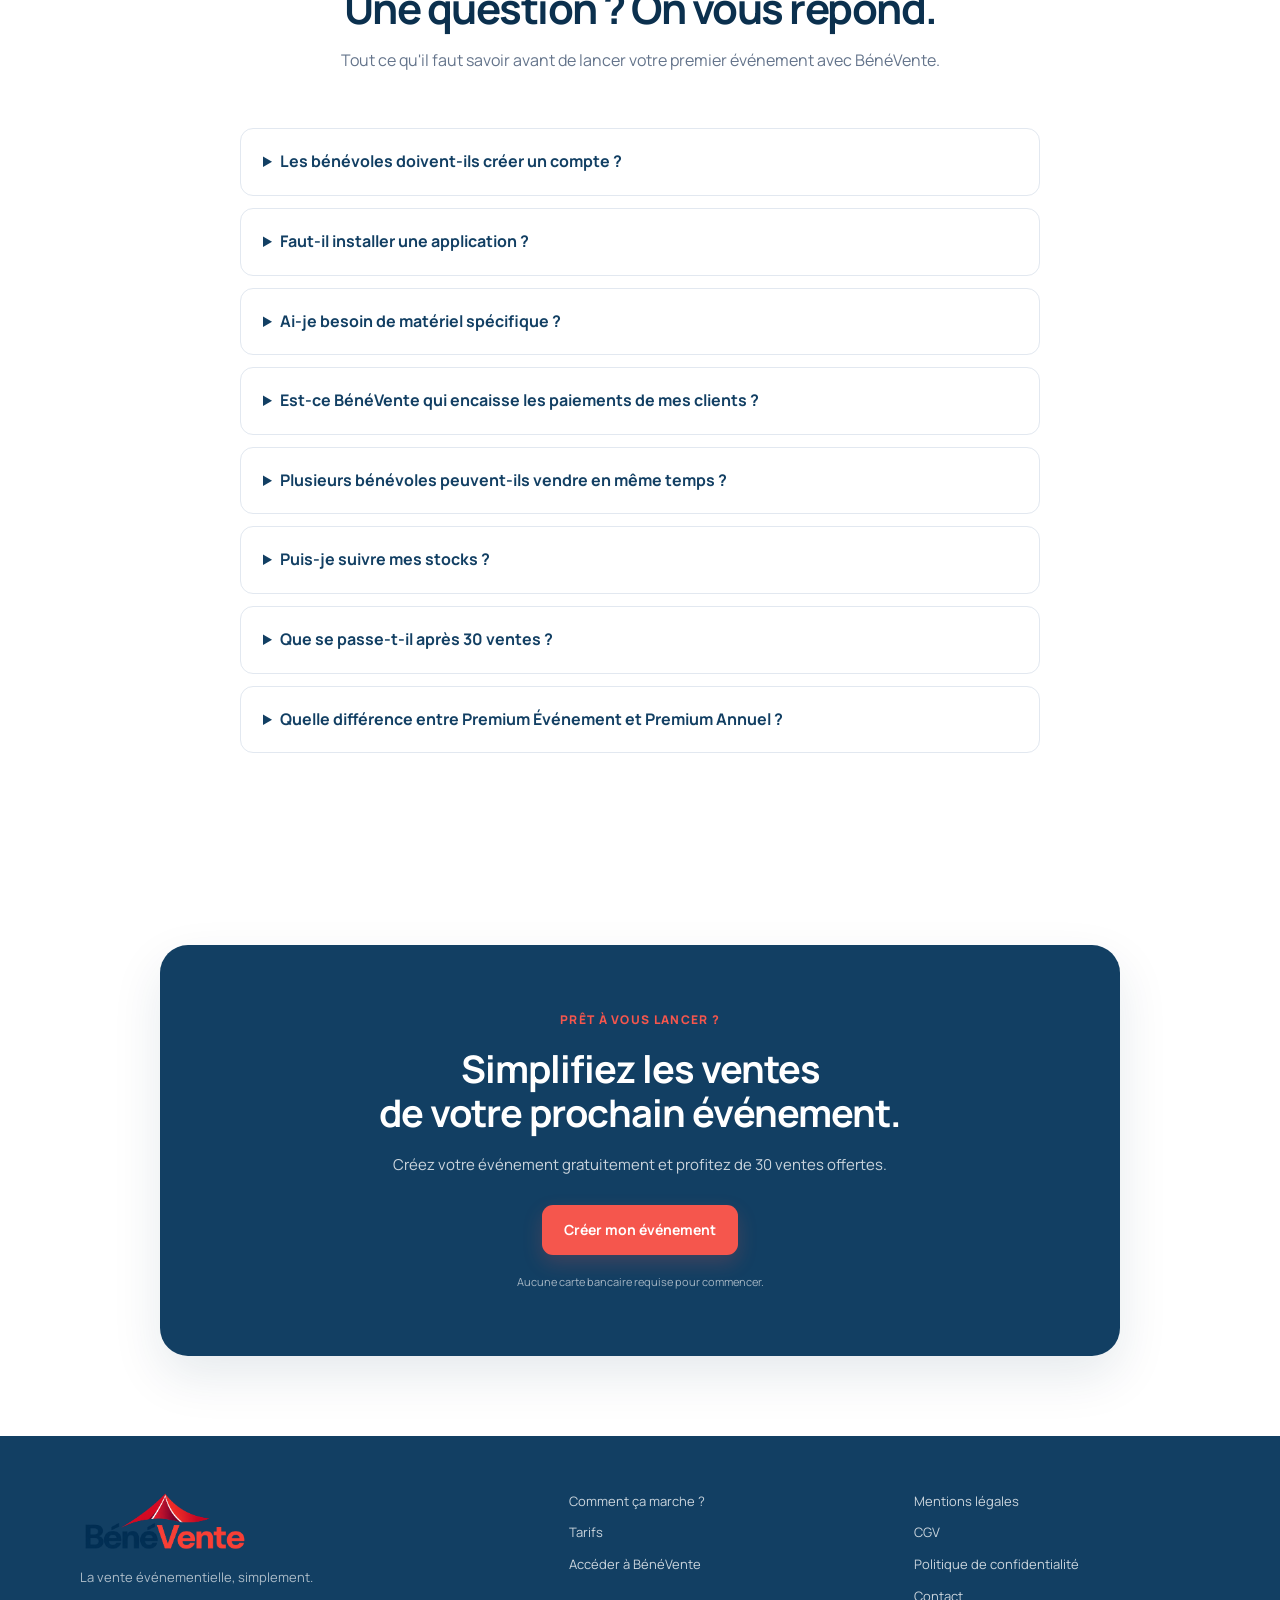
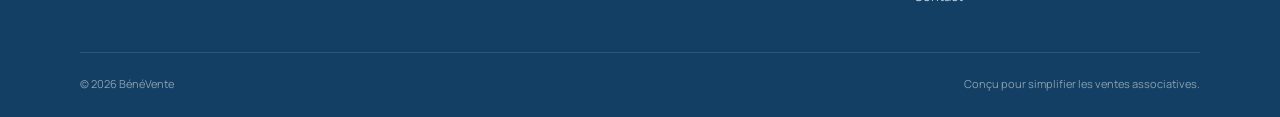
==== commit 3ce26a43: "Add files via upload" ====
--- a/index.html
+++ b/index.html
@@ -1,509 +1,382 @@
 <!DOCTYPE html>
+
 <html lang="fr">
 <head>
-    <meta charset="UTF-8">
-    <meta name="viewport" content="width=device-width, initial-scale=1.0">
-
-    <title>BénéVente — La caisse simple pour vos événements</title>
-   <link rel="icon" type="image/png" href="benevente-favicon.png">
-
-    <meta
-        name="description"
-        content="BénéVente transforme les smartphones de vos bénévoles en caisses simples pour vos événements associatifs."
-    >
-
-    <link rel="preconnect" href="https://fonts.googleapis.com">
-    <link rel="preconnect" href="https://fonts.gstatic.com" crossorigin>
-
-    <link
-        href="https://fonts.googleapis.com/css2?family=Manrope:wght@400;500;600;700;800&display=swap"
-        rel="stylesheet"
-    >
-
-    <link rel="stylesheet" href="style.css">
+<meta charset="utf-8"/>
+<meta content="width=device-width, initial-scale=1.0" name="viewport"/>
+<title>BénéVente — La caisse simple pour vos événements</title>
+<link href="benevente-favicon.png" rel="icon" type="image/png"/>
+<meta content="BénéVente transforme les smartphones de vos bénévoles en caisses simples pour vos événements associatifs." name="description"/>
+<link href="https://fonts.googleapis.com" rel="preconnect"/>
+<link crossorigin="" href="https://fonts.gstatic.com" rel="preconnect"/>
+<link href="https://fonts.googleapis.com/css2?family=Manrope:wght@400;500;600;700;800&amp;display=swap" rel="stylesheet"/>
+<link href="style.css" rel="stylesheet"/>
 </head>
-
 <body>
-
-    <header class="navbar">
-        <div class="container nav-content">
-
-            <a href="#" class="logo">
-                <img src="benevente-logo-footer.png" alt="BénéVente">
-            </a>
-
-            <nav>
-                <a href="#fonctionnement">Comment ça marche ?</a>
-                <a href="#tarifs">Tarifs</a>
-                <a href="#faq">FAQ</a>
-            </nav>
-
-            <a href="https://benevente.streamlit.app/" class="button button-small">
+<header class="navbar">
+<div class="container nav-content">
+<a class="logo" href="#">
+<img alt="BénéVente" src="benevente-logo-footer.png"/>
+</a>
+<nav>
+<a href="#fonctionnement">Comment ça marche ?</a>
+<a href="#tarifs">Tarifs</a>
+<a href="#faq">FAQ</a>
+</nav>
+<a class="button button-small" href="https://benevente.streamlit.app/">
                 Accéder à BénéVente
             </a>
-
-        </div>
-    </header>
-
-
-    <main>
-
-        <section class="hero">
-
-            <div class="container hero-content">
-
-                <div class="hero-text">
-
-                    <div class="badge">
+<a class="language-switch" href="en/index.html">🇬🇧 EN</a></div>
+</header>
+<main>
+<section class="hero">
+<div class="container hero-content">
+<div class="hero-text">
+<div class="badge">
                         Pensé pour les associations
                     </div>
-
-                    <h1>
-                        Encaissez simplement.<br>
-                        <span>Profitez de votre événement.</span>
-                    </h1>
-
-                    <p class="hero-description">
+<h1>
+                        Encaissez simplement.<br/>
+<span>Profitez de votre événement.</span>
+</h1>
+<p class="hero-description">
                         BénéVente transforme les smartphones de vos bénévoles
                         en caisses simples et efficaces.
                         Aucun logiciel à installer, aucun matériel spécifique.
                     </p>
-
-                    <div class="hero-buttons">
-
-                        <a href="https://benevente.streamlit.app/" class="button">
+<div class="hero-buttons">
+<a class="button" href="https://benevente.streamlit.app/">
                             Créer mon événement
                         </a>
-
-                        <a href="#fonctionnement" class="button button-secondary">
+<a class="button button-secondary" href="#fonctionnement">
                             Découvrir BénéVente
                         </a>
-
-                    </div>
-
-                    <p class="free-info">
+</div>
+<p class="free-info">
                         ✓ Jusqu'à 30 ventes gratuites par événement
                     </p>
-
-                </div>
-
-
-                <div class="hero-demo">
-
-                    <div class="phone">
-
-                        <div class="phone-header">
-                            <strong>BénéVente</strong>
-                            <span>Fête de l'association</span>
-                        </div>
-
-                        <div class="demo-status">
-                            <span>🟢 Point de vente bénévole</span>
-                        </div>
-                        
-                        <div class="demo-access">
+</div>
+<div class="hero-demo">
+<div class="phone">
+<div class="phone-header">
+<strong>BénéVente</strong>
+<span>Fête de l'association</span>
+</div>
+<div class="demo-status">
+<span>🟢 Point de vente bénévole</span>
+</div>
+<div class="demo-access">
                             Accès bénévole autorisé.
                         </div>
-                        
-                        <div class="demo-section-title">
+<div class="demo-section-title">
                             🛒 <strong>Articles</strong>
-                        </div>
-                        
-                        <div class="product">
-                            <div>
-                                <strong>T-shirt</strong>
-                                <span>15,00 €</span>
-                                <small>Stock : 1</small>
-                            </div>
-                            <button>+</button>
-                        </div>
-                        
-                        <div class="product">
-                            <div>
-                                <strong>Boisson</strong>
-                                <span>2,00 €</span>
-                                <small>Stock : 38</small>
-                            </div>
-                            <button>+</button>
-                        </div>
-                        
-                        <div class="product">
-                            <div>
-                                <strong>Snack</strong>
-                                <span>3,00 €</span>
-                                <small>Stock : 1</small>
-                            </div>
-                            <button>+</button>
-                        </div>
-
-                    </div>
-
-                </div>
-
-            </div>
-
-        </section>
-
-
-        <section class="trust">
-            <div class="container">
-                <p>
+</div>
+<div class="product">
+<div>
+<strong>T-shirt</strong>
+<span>15,00 €</span>
+<small>Stock : 1</small>
+</div>
+<button>+</button>
+</div>
+<div class="product">
+<div>
+<strong>Boisson</strong>
+<span>2,00 €</span>
+<small>Stock : 38</small>
+</div>
+<button>+</button>
+</div>
+<div class="product">
+<div>
+<strong>Snack</strong>
+<span>3,00 €</span>
+<small>Stock : 1</small>
+</div>
+<button>+</button>
+</div>
+</div>
+</div>
+</div>
+</section>
+<section class="trust">
+<div class="container">
+<p>
                     Une caisse pensée pour les bénévoles,
                     utilisable directement depuis leur smartphone.
                 </p>
-            </div>
-        </section>
-
-
-        <section id="fonctionnement" class="section">
-
-            <div class="container">
-
-                <div class="section-title">
-                    <span>COMMENT ÇA MARCHE ?</span>
-                    <h2>Votre caisse prête en quelques minutes.</h2>
-                </div>
-
-                <div class="steps">
-
-                    <article class="step">
-                        <div class="step-number">1</div>
-                        <h3>Préparez votre événement</h3>
-                        <p>
+</div>
+</section>
+<section class="section" id="fonctionnement">
+<div class="container">
+<div class="section-title">
+<span>COMMENT ÇA MARCHE ?</span>
+<h2>Votre caisse prête en quelques minutes.</h2>
+</div>
+<div class="steps">
+<article class="step">
+<div class="step-number">1</div>
+<h3>Préparez votre événement</h3>
+<p>
                             Créez votre boutique, ajoutez vos articles,
                             vos prix et vos stocks.
                         </p>
-                    </article>
-                    
-                    <article class="step">
-                        <div class="step-number">2</div>
-                        <h3>Invitez vos bénévoles</h3>
-                        <p>
+</article>
+<article class="step">
+<div class="step-number">2</div>
+<h3>Invitez vos bénévoles</h3>
+<p>
                             Partagez simplement le QR code de l'événement.
                             Aucun compte bénévole, aucun mot de passe,
                             aucune installation.
                         </p>
-                    </article>
-                    
-                    <article class="step">
-                        <div class="step-number">3</div>
-                        <h3>Suivez vos ventes en direct</h3>
-                        <p>
+</article>
+<article class="step">
+<div class="step-number">3</div>
+<h3>Suivez vos ventes en direct</h3>
+<p>
                             Chaque smartphone devient une caisse.
                             Les ventes et les stocks sont centralisés
                             dans votre espace organisateur.
                         </p>
-                    </article>
-
-                </div>
-
-            </div>
-
-        </section>
-
-        <section class="section benefits-section">
-
-            <div class="container">
-        
-                <div class="section-title">
-                    <span>POURQUOI BÉNÉVENTE ?</span>
-                    <h2>Concentrez-vous sur votre événement.<br>BénéVente simplifie les ventes.</h2>
-                    <p>
+</article>
+</div>
+</div>
+</section>
+<section class="section benefits-section">
+<div class="container">
+<div class="section-title">
+<span>POURQUOI BÉNÉVENTE ?</span>
+<h2>Concentrez-vous sur votre événement.<br/>BénéVente simplifie les ventes.</h2>
+<p>
                         Une solution pensée pour les associations
                         et les équipes bénévoles.
                     </p>
-                </div>
-        
-                <div class="benefits">
-        
-                    <article class="benefit">
-                        <div class="benefit-icon">📱</div>
-                        <h3>Aucun matériel à acheter</h3>
-                        <p>
+</div>
+<div class="benefits">
+<article class="benefit">
+<div class="benefit-icon">📱</div>
+<h3>Aucun matériel à acheter</h3>
+<p>
                             Les smartphones de vos bénévoles
                             deviennent vos caisses.
                         </p>
-                    </article>
-        
-                    <article class="benefit">
-                        <div class="benefit-icon">⚡</div>
-                        <h3>Prêt en quelques minutes</h3>
-                        <p>
+</article>
+<article class="benefit">
+<div class="benefit-icon">⚡</div>
+<h3>Prêt en quelques minutes</h3>
+<p>
                             Créez votre événement, ajoutez vos articles
                             et partagez simplement le QR code.
                         </p>
-                    </article>
-        
-                    <article class="benefit">
-                        <div class="benefit-icon">👥</div>
-                        <h3>Pensé pour les bénévoles</h3>
-                        <p>
+</article>
+<article class="benefit">
+<div class="benefit-icon">👥</div>
+<h3>Pensé pour les bénévoles</h3>
+<p>
                             Pas de compte à créer ni de formation compliquée.
                             Ils scannent et commencent à vendre.
                         </p>
-                    </article>
-        
-                    <article class="benefit">
-                        <div class="benefit-icon">📊</div>
-                        <h3>Tout est centralisé</h3>
-                        <p>
+</article>
+<article class="benefit">
+<div class="benefit-icon">📊</div>
+<h3>Tout est centralisé</h3>
+<p>
                             Suivez vos ventes et vos stocks
                             depuis votre espace organisateur.
                         </p>
-                    </article>
-        
-                </div>
-        
-            </div>
-        
-        </section>
-
-        <section id="tarifs" class="section pricing-section">
-
-            <div class="container">
-
-                <div class="section-title">
-                    <span>DES TARIFS SIMPLES</span>
-                    <h2>Commencez gratuitement.</h2>
-                    <p>
+</article>
+</div>
+</div>
+</section>
+<section class="section pricing-section" id="tarifs">
+<div class="container">
+<div class="section-title">
+<span>DES TARIFS SIMPLES</span>
+<h2>Commencez gratuitement.</h2>
+<p>
                         Choisissez ensuite l'offre adaptée à vos événements.
                     </p>
-                </div>
-
-                <div class="pricing">
-                
-                    <article class="price-card">
-                        <h3>Gratuit</h3>
-                
-                        <div class="price">
+</div>
+<div class="pricing">
+<article class="price-card">
+<h3>Gratuit</h3>
+<div class="price">
                             0 €
                         </div>
-                
-                            <p>
+<p>
                                 Pour découvrir BénéVente,
                                 sans engagement.
                             </p>
-                
-                        <ul class="features">
-                            <li>30 ventes par événement</li>
-                            <li>Articles et gestion des stocks</li>
-                            <li>Accès bénévoles par QR code</li>
-                            <li>Suivi des ventes</li>
-                        </ul>
-                    </article>
-                
-                
-                    <article class="price-card featured">
-                
-                        <div class="popular">
+<ul class="features">
+<li>30 ventes par événement</li>
+<li>Articles et gestion des stocks</li>
+<li>Accès bénévoles par QR code</li>
+<li>Suivi des ventes</li>
+</ul>
+</article>
+<article class="price-card featured">
+<div class="popular">
                             IDÉAL POUR UN ÉVÉNEMENT
                         </div>
-                
-                        <h3>Premium Événement</h3>
-                
-                        <div class="price">
+<h3>Premium Événement</h3>
+<div class="price">
                             14,90 € <small>TTC</small>
-                        </div>
-                
-                        <p>
+</div>
+<p>
                             Débloquez toutes les ventes
                             pour un événement.
                         </p>
-                
-                        <ul class="features">
-                            <li>Tout ce qui est inclus gratuitement</li>
-                            <li>Ventes illimitées</li>
-                            <li>Valable pour un événement</li>
-                            <li>Aucun abonnement</li>
-                        </ul>
-                
-                    </article>
-                
-                
-                    <article class="price-card">
-                
-                        <h3>Premium Annuel</h3>
-                
-                        <div class="price">
+<ul class="features">
+<li>Tout ce qui est inclus gratuitement</li>
+<li>Ventes illimitées</li>
+<li>Valable pour un événement</li>
+<li>Aucun abonnement</li>
+</ul>
+</article>
+<article class="price-card">
+<h3>Premium Annuel</h3>
+<div class="price">
                             49,90 € <small>TTC / an</small>
-                        </div>
-                
-                        <p>
+</div>
+<p>
                             Pour les associations qui organisent
                             plusieurs événements dans l'année.
                         </p>
-                
-                        <ul class="features">
-                            <li>Tout ce qui est inclus gratuitement</li>
-                            <li>Ventes illimitées</li>
-                            <li>Événements illimités</li>
-                            <li>Valable pendant un an</li>
-                        </ul>
-                
-                    </article>
-                
-                </div>
-
-            </div>
-
-        </section>
-
-
-        <section id="faq" class="section">
-
-            <div class="container small-container">
-        
-                <div class="section-title">
-                    <span>FAQ</span>
-                    <h2>Une question ? On vous répond.</h2>
-                    <p>
+<ul class="features">
+<li>Tout ce qui est inclus gratuitement</li>
+<li>Ventes illimitées</li>
+<li>Événements illimités</li>
+<li>Valable pendant un an</li>
+</ul>
+</article>
+</div>
+</div>
+</section>
+<section class="section" id="faq">
+<div class="container small-container">
+<div class="section-title">
+<span>FAQ</span>
+<h2>Une question ? On vous répond.</h2>
+<p>
                         Tout ce qu'il faut savoir avant de lancer
                         votre premier événement avec BénéVente.
                     </p>
-                </div>
-        
-                <details>
-                    <summary>Les bénévoles doivent-ils créer un compte ?</summary>
-                    <p>
+</div>
+<details>
+<summary>Les bénévoles doivent-ils créer un compte ?</summary>
+<p>
                         Non. L'organisateur partage simplement le QR code
                         de l'événement. Les bénévoles accèdent directement
                         à la caisse depuis leur smartphone.
                     </p>
-                </details>
-        
-                <details>
-                    <summary>Faut-il installer une application ?</summary>
-                    <p>
+</details>
+<details>
+<summary>Faut-il installer une application ?</summary>
+<p>
                         Non. BénéVente fonctionne directement depuis
                         le navigateur internet d'un smartphone,
                         d'une tablette ou d'un ordinateur.
                     </p>
-                </details>
-        
-                <details>
-                    <summary>Ai-je besoin de matériel spécifique ?</summary>
-                    <p>
+</details>
+<details>
+<summary>Ai-je besoin de matériel spécifique ?</summary>
+<p>
                         Non. Un smartphone connecté à Internet suffit
                         pour utiliser la caisse BénéVente.
                     </p>
-                </details>
-        
-                <details>
-                    <summary>Est-ce BénéVente qui encaisse les paiements de mes clients ?</summary>
-                    <p>
+</details>
+<details>
+<summary>Est-ce BénéVente qui encaisse les paiements de mes clients ?</summary>
+<p>
                         Non. BénéVente sert à enregistrer et suivre vos ventes.
                         Les paiements restent encaissés directement par votre
                         association avec ses propres moyens de paiement.
                     </p>
-                </details>
-        
-                <details>
-                    <summary>Plusieurs bénévoles peuvent-ils vendre en même temps ?</summary>
-                    <p>
+</details>
+<details>
+<summary>Plusieurs bénévoles peuvent-ils vendre en même temps ?</summary>
+<p>
                         Oui. Plusieurs bénévoles peuvent utiliser simultanément
                         la caisse de votre événement depuis leurs propres
                         smartphones.
                     </p>
-                </details>
-        
-                <details>
-                    <summary>Puis-je suivre mes stocks ?</summary>
-                    <p>
+</details>
+<details>
+<summary>Puis-je suivre mes stocks ?</summary>
+<p>
                         Oui. Les ventes sont centralisées et les stocks
                         de vos articles sont mis à jour au fur et à mesure.
                     </p>
-                </details>
-        
-                <details>
-                    <summary>Que se passe-t-il après 30 ventes ?</summary>
-                    <p>
+</details>
+<details>
+<summary>Que se passe-t-il après 30 ventes ?</summary>
+<p>
                         Les 30 premières ventes de chaque événement sont gratuites.
                         Pour continuer à enregistrer des ventes, vous pouvez
                         débloquer l'événement avec Premium Événement ou utiliser
                         Premium Annuel.
                     </p>
-                </details>
-        
-                <details>
-                    <summary>Quelle différence entre Premium Événement et Premium Annuel ?</summary>
-                    <p>
+</details>
+<details>
+<summary>Quelle différence entre Premium Événement et Premium Annuel ?</summary>
+<p>
                         Premium Événement débloque les ventes illimitées pour
                         un seul événement, sans abonnement. Premium Annuel permet
                         de bénéficier des ventes illimitées sur tous vos événements
                         pendant un an.
                     </p>
-                </details>
-        
-            </div>
-        
-        </section>
-
-        <section class="final-cta">
-            <div class="container">
-        
-                <div class="final-cta-box">
-                    <span>PRÊT À VOUS LANCER ?</span>
-        
-                    <h2>
-                        Simplifiez les ventes<br>
+</details>
+</div>
+</section>
+<section class="final-cta">
+<div class="container">
+<div class="final-cta-box">
+<span>PRÊT À VOUS LANCER ?</span>
+<h2>
+                        Simplifiez les ventes<br/>
                         de votre prochain événement.
                     </h2>
-        
-                    <p>
+<p>
                         Créez votre événement gratuitement
                         et profitez de 30 ventes offertes.
                     </p>
-        
-                    <a href="https://benevente.streamlit.app/" class="button final-cta-button">
+<a class="button final-cta-button" href="https://benevente.streamlit.app/">
                         Créer mon événement
                     </a>
-        
-                    <small>
+<small>
                         Aucune carte bancaire requise pour commencer.
                     </small>
-                </div>
-        
-            </div>
-        </section>
-
-    </main>
-
-
-    <footer class="footer">
-        <div class="container">
-    
-            <div class="footer-main">
-    
-                <div class="footer-brand">
-                    <img src="benevente-logo-footer.png" alt="BénéVente">
-    
-                    <p>
+</div>
+</div>
+</section>
+</main>
+<footer class="footer">
+<div class="container">
+<div class="footer-main">
+<div class="footer-brand">
+<img alt="BénéVente" src="benevente-logo-footer.png"/>
+<p>
                         La vente événementielle, simplement.
                     </p>
-                </div>
-    
-                <div class="footer-links">
-                    <a href="#fonctionnement">Comment ça marche ?</a>
-                    <a href="#tarifs">Tarifs</a>
-                    <a href="https://benevente.streamlit.app/">Accéder à BénéVente</a>
-                </div>
-    
-                <div class="footer-links footer-legal">
-                   <a href="mentions-legales.html">Mentions légales</a>
-                    <a href="cgv.html">CGV</a>
-                    <a href="politique-confidentialite.html">Politique de confidentialité</a>
-                    <a href="contact.html">Contact</a>
-                </div>
-    
-            </div>
-    
-            <div class="footer-bottom">
-                <span>© 2026 BénéVente</span>
-                <span>Conçu pour simplifier les ventes associatives.</span>
-            </div>
-    
-        </div>
-    </footer>
-
+</div>
+<div class="footer-links">
+<a href="#fonctionnement">Comment ça marche ?</a>
+<a href="#tarifs">Tarifs</a>
+<a href="https://benevente.streamlit.app/">Accéder à BénéVente</a>
+</div>
+<div class="footer-links footer-legal">
+<a href="mentions-legales.html">Mentions légales</a>
+<a href="cgv.html">CGV</a>
+<a href="politique-confidentialite.html">Politique de confidentialité</a>
+<a href="contact.html">Contact</a>
+</div>
+</div>
+<div class="footer-bottom">
+<span>© 2026 BénéVente</span>
+<span>Conçu pour simplifier les ventes associatives.</span>
+</div>
+</div>
+</footer>
 </body>
 </html>
--- a/style.css
+++ b/style.css
@@ -833,3 +833,39 @@
         gap: 8px;
     }
 }
+
+/* Démo téléphone — interface bénévole */
+
+.demo-status {
+    margin-top: 14px;
+    margin-bottom: 10px;
+    font-size: 12px;
+    color: #7b8794;
+}
+
+.demo-access {
+    background: #e8f7ee;
+    color: #23864a;
+    padding: 10px 11px;
+    border-radius: 8px;
+    font-size: 11px;
+    margin-bottom: 14px;
+}
+
+.demo-section-title {
+    color: #0b304e;
+    font-size: 15px;
+    font-weight: 800;
+    margin-bottom: 8px;
+}
+
+.phone .product small {
+    display: block;
+    margin-top: 5px;
+    color: #8a98a6;
+    font-size: 9px;
+}
+
+/* Language selector */
+.language-switch{display:inline-flex;align-items:center;justify-content:center;gap:5px;padding:8px 12px;border:1px solid rgba(20,43,73,.22);border-radius:30px;text-decoration:none;font-weight:800;font-size:13px;color:inherit;white-space:nowrap;margin-left:10px}
+.language-switch:hover{background:rgba(60,90,130,.08)}
